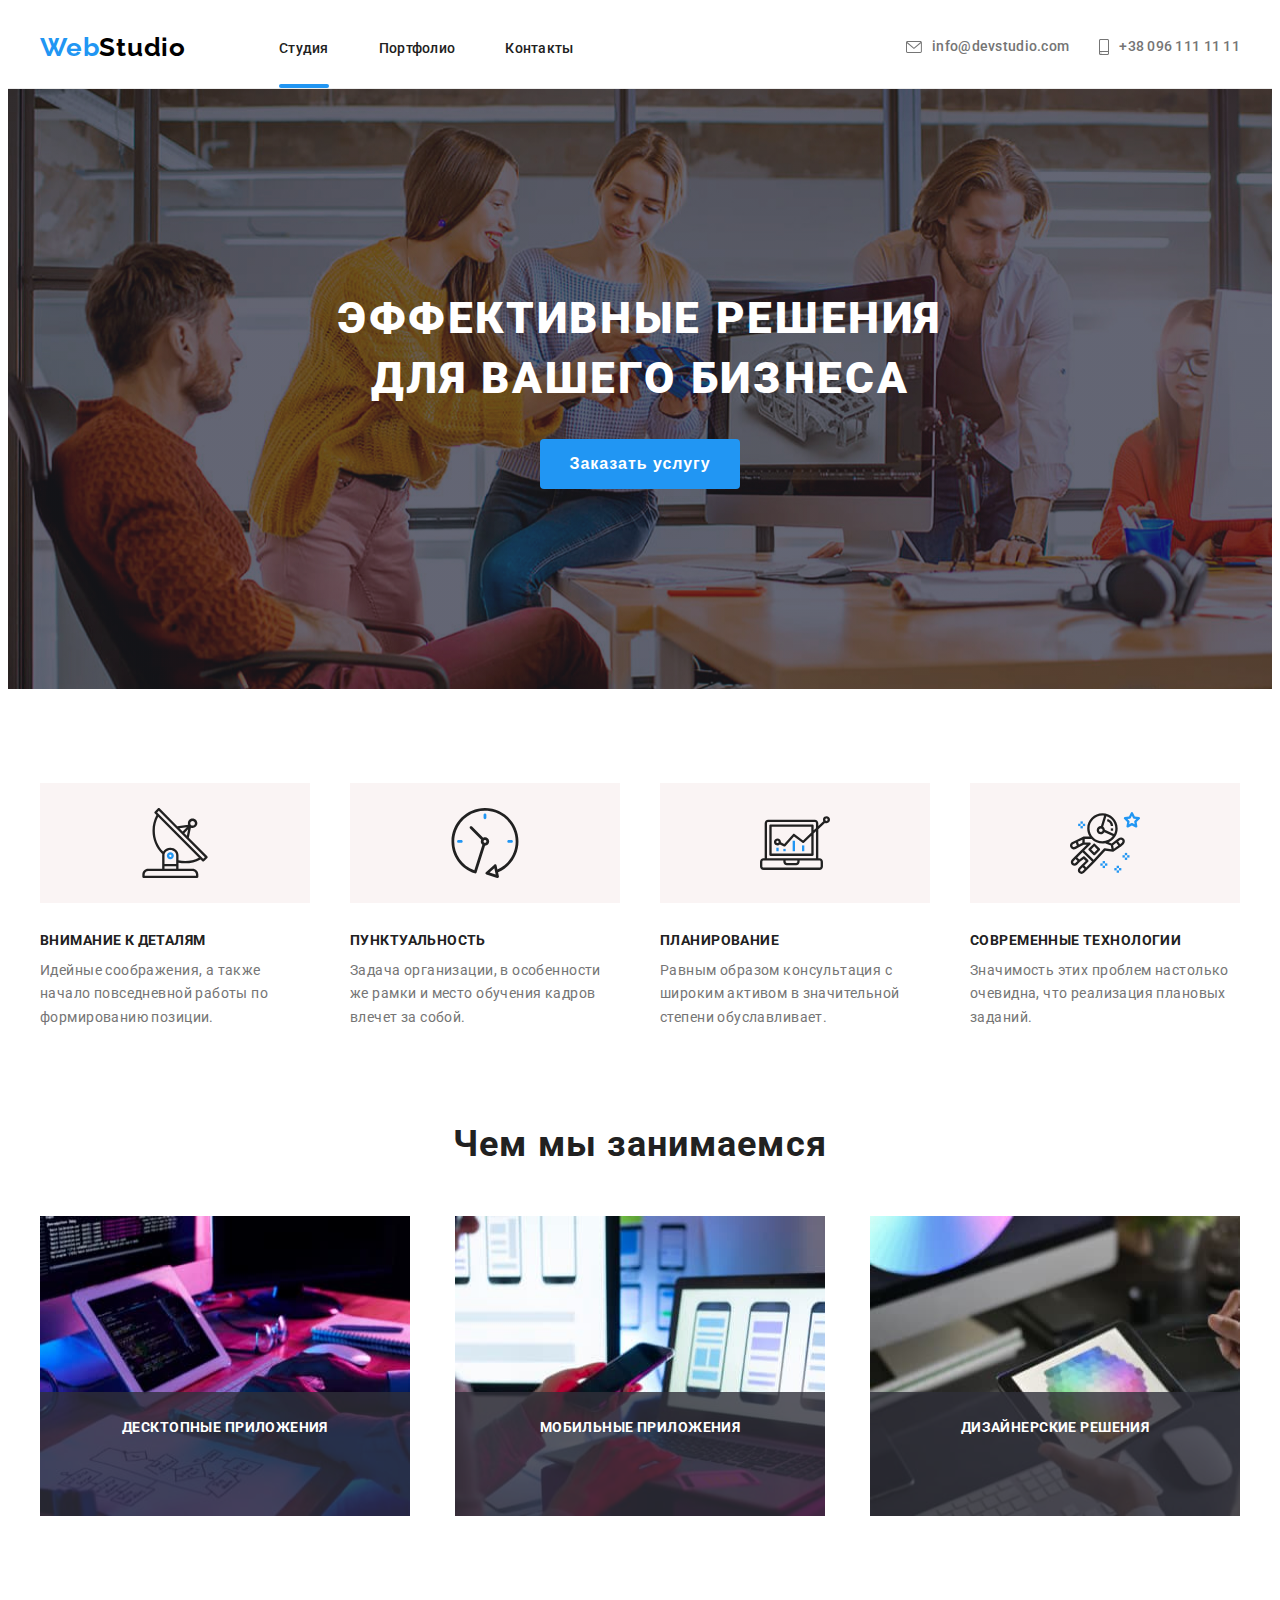
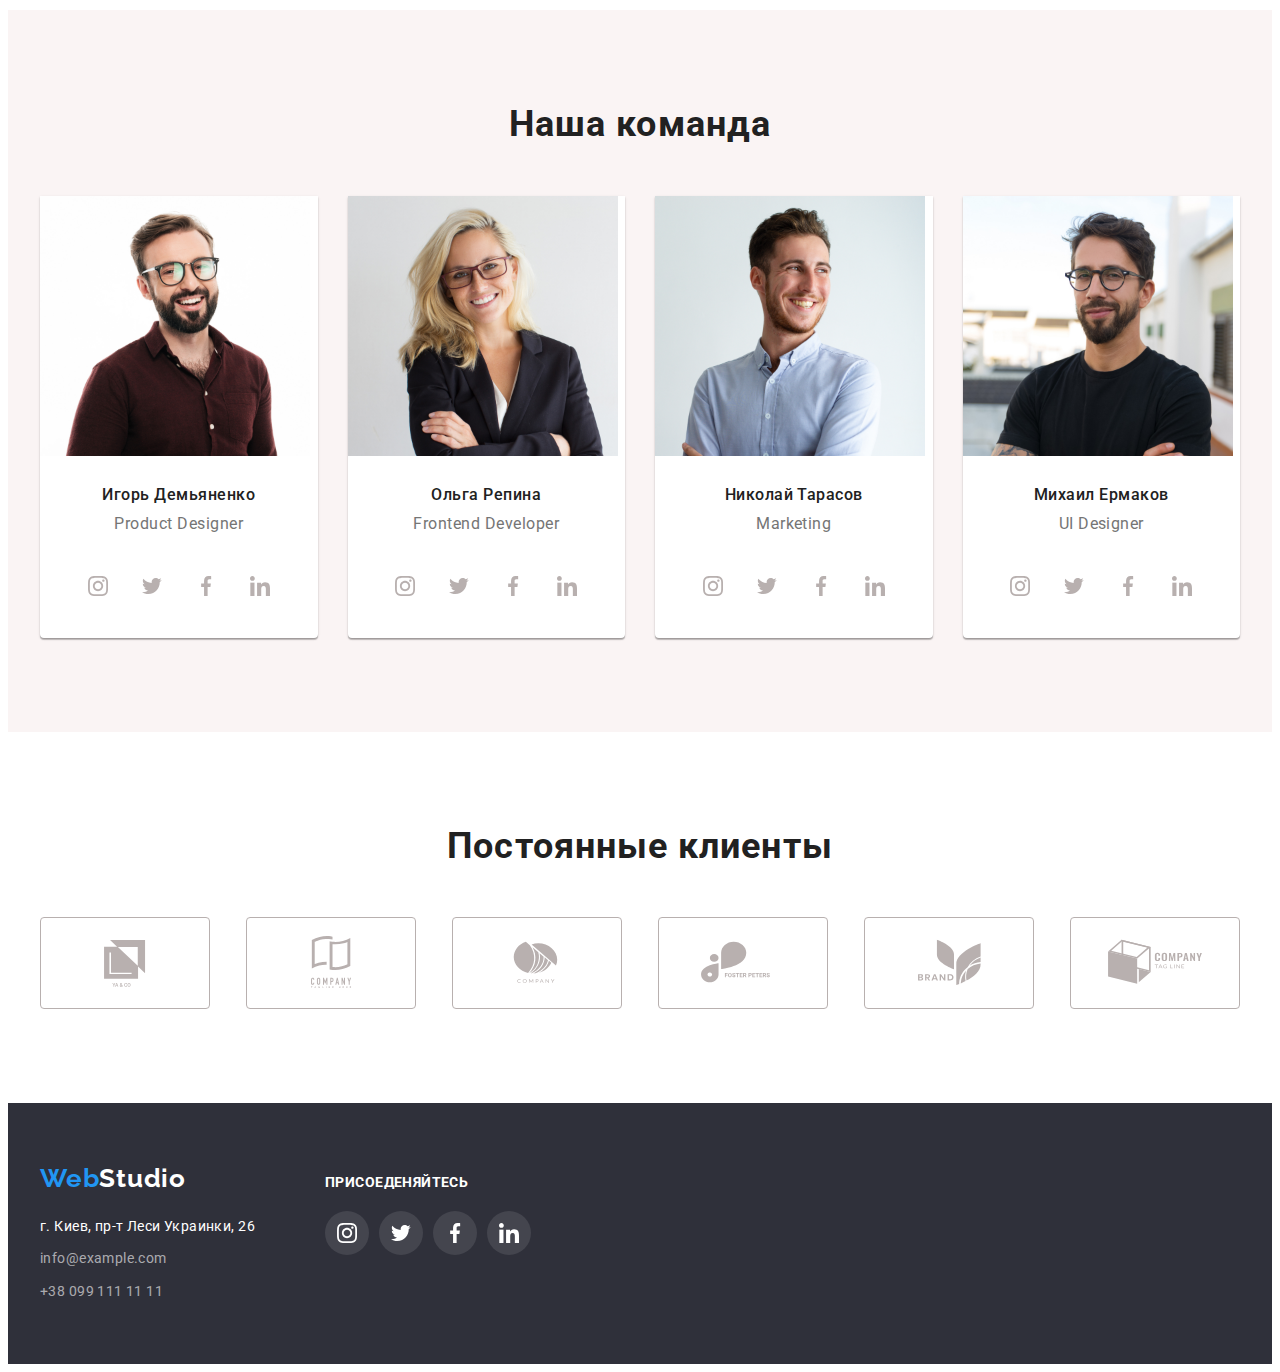
==== index.html @ 37f761b4 "1" ====
<!DOCTYPE html>
<html lang="ru">
  <head>
    <meta charset="UTF-8" />
    <meta http-equiv="X-UA-Compatible" content="IE=edge" />
    <meta name="viewport" content="width=device-width, initial-scale=1.0" />
    <title>Разработка сайта</title>
    <link rel="preconnect" href="https://fonts.gstatic.com" />
    <link
      href="https://fonts.googleapis.com/css2?family=Raleway:wght@700&family=Roboto:wght@400;500;700;900&display=swap"
      rel="stylesheet"
    />
    <link
      rel="stylesheet"
      href="https://cdnjs.cloudflare.com/ajax/libs/modern-normalize/1.0.0/modern-normalize.min.css"
      integrity="sha512-ISS7cAi1PEhQ8jnbJpJZMd29NlhNj4AWYyLOSp2CE/CsHxTCu+r+t0D2yoJudVrd0/8fTVPUVDzY5Tvli75u/g=="
      crossorigin="anonymous"
      referrerpolicy="no-referrer"
    />
    <link rel="stylesheet" href="./css/styles.css" />
  </head>
  <body>
    <!-- Header section-->
    <header class="header">
      <div class="hearder-container container">
        <nav class="navigation">
          <a class="logo link" href="./index.html">Web<span class="logo-color">Studio</span></a>
          <ul class="menu list">
            <li class="menu-item">
              <a class="menu-link link current" href="#"> Студия</a>
              <div class="active-page"></div>
            </li>
            <li class="menu-item">
              <a class="menu-link link" href="./portfolio.html">Портфолио</a>
            </li>
            <li class="menu-item">
              <a class="menu-link link" href="#">Контакты</a>
            </li>
          </ul>
        </nav>
        <ul class="contact-list list">
          <li class="contact-list-item">
            <a class="contact-link link" href="mailto:info@devstudio.com">
              <svg class="contact-mail-icon">
                <use href="./images/sprite.svg#icon-mail"></use>
              </svg>
              info@devstudio.com</a
            >
          </li>
          <li class="contact-list-item">
            <a class="contact-link link" href="tel:+380961111111">
              <svg class="contact-phone-icon">
                <use href="./images/sprite.svg#icon-phone"></use>
              </svg>
              +38 096 111 11 11</a
            >
          </li>
        </ul>
      </div>
    </header>
    <main>
      <!--Hero section-->
      <section class="hero-section">
        <div class="flex-hero-section container">
          <h1 class="hero-section-title">
            Эффективные решения <br />
            для вашего бизнеса
          </h1>
          <button class="hero-section-button" type="button" data-modal-open>Заказать услугу</button>
        </div>
      </section>

      <!-- Info section-->
      <section class="info-section section">
        <div class="container">
          <ul class="info-setcion-list list">
            <li class="info-list-item">
              <div class="info-section-svg-background">
                <svg class="info-section-img">
                  <use href="./images/sprite.svg#icon-antenna"></use>
                </svg>
              </div>
              <h3 class="info-setion-title">Внимание к деталям</h3>
              <p class="info-section-subtitle">
                Идейные соображения, а также начало повседневной работы по формированию позиции.
              </p>
            </li>
            <li class="info-list-item">
              <div class="info-section-svg-background">
                <svg class="info-section-img">
                  <use href="./images/sprite.svg#icon-clock"></use>
                </svg>
              </div>
              <h3 class="info-setion-title">Пунктуальность</h3>
              <p class="info-section-subtitle">
                Задача организации, в особенности же рамки и место обучения кадров влечет за собой.
              </p>
            </li>
            <li class="info-list-item">
              <div class="info-section-svg-background">
                <svg class="info-section-img">
                  <use href="./images/sprite.svg#icon-diagram"></use>
                </svg>
              </div>
              <h3 class="info-setion-title">Планирование</h3>
              <p class="info-section-subtitle">
                Равным образом консультация с широким активом в значительной степени обуславливает.
              </p>
            </li>
            <li class="info-list-item">
              <div class="info-section-svg-background">
                <svg class="info-section-img">
                  <use href="./images/sprite.svg#icon-astronaut"></use>
                </svg>
              </div>
              <h3 class="info-setion-title">Современные технологии</h3>
              <p class="info-section-subtitle">
                Значимость этих проблем настолько очевидна, что реализация плановых заданий.
              </p>
            </li>
          </ul>
        </div>
      </section>

      <!--About section-->
      <section class="about-section">
        <div class="container">
          <h2 class="heading2-title">Чем мы занимаемся</h2>
          <ul class="about-section-list list">
            <div class="about-section-wrapper">
              <li>
                <img
                  src="./images/about/img.jpg"
                  alt="разработчик пишет код"
                  width="370"
                  height="300"
                />
              </li>
              <p class="about-section-subtitle">Десктопные приложения</p>
            </div>
            <div class="about-section-wrapper">
              <li>
                <img
                  src="./images/about/img-1.jpg"
                  alt="разработчик пишет приложение для смартфона"
                  width="370"
                  height="300"
                />
              </li>

              <p class="about-section-subtitle">Мобильные приложения</p>
            </div>
            <div class="about-section-wrapper">
              <li>
                <img
                  src="./images/about/img-2.jpg"
                  alt="дизайнер рисует"
                  width="370"
                  height="300"
                />
              </li>
              <p class="about-section-subtitle">Дизайнерские решения</p>
            </div>
          </ul>
        </div>
      </section>

      <!--Team section-->
      <section class="team-section section">
        <div class="container">
          <h2 class="heading2-title">Наша команда</h2>
          <ul class="team-list list">
            <li class="team-list-item">
              <img
                src="./images/personal/img.jpg"
                alt="Игорь Демьяненко"
                width="270"
                height="260"
              />
              <h3 class="team-section-title">Игорь Демьяненко</h3>
              <p class="team-section-subtitle">Product Designer</p>
              <ul class="team-section-list list">
                <li class="team-section-list-item">
                  <a href="" class="team-section-sociallink">
                    <svg class="team-section-svg-item">
                      <use href="images/sprite.svg#icon-instagram"></use>
                    </svg>
                  </a>
                </li>
                <li class="team-section-list-item">
                  <a href="" class="team-section-sociallink">
                    <svg class="team-section-svg-item">
                      <use href="images/sprite.svg#icon-twitter"></use>
                    </svg>
                  </a>
                </li>
                <li class="team-section-list-item">
                  <a href="" class="team-section-sociallink">
                    <svg class="team-section-svg-item">
                      <use href="images/sprite.svg#icon-facebook"></use>
                    </svg>
                  </a>
                </li>
                <li class="team-section-list-item">
                  <a href="" class="team-section-sociallink">
                    <svg class="team-section-svg-item">
                      <use href="images/sprite.svg#icon-linkedin"></use>
                    </svg>
                  </a>
                </li>
              </ul>
            </li>
            <li class="team-list-item">
              <img src="./images/personal/img-1.jpg" alt="Ольга Репина" width="270" height="260" />
              <h3 class="team-section-title">Ольга Репина</h3>
              <p class="team-section-subtitle">Frontend Developer</p>
              <ul class="team-section-list list">
                <li class="team-section-list-item">
                  <a href="" class="team-section-sociallink">
                    <svg class="team-section-svg-item">
                      <use href="images/sprite.svg#icon-instagram"></use>
                    </svg>
                  </a>
                </li>
                <li class="team-section-list-item">
                  <a href="" class="team-section-sociallink">
                    <svg class="team-section-svg-item">
                      <use href="images/sprite.svg#icon-twitter"></use>
                    </svg>
                  </a>
                </li>
                <li class="team-section-list-item">
                  <a href="" class="team-section-sociallink">
                    <svg class="team-section-svg-item">
                      <use href="images/sprite.svg#icon-facebook"></use>
                    </svg>
                  </a>
                </li>
                <li class="team-section-list-item">
                  <a href="" class="team-section-sociallink">
                    <svg class="team-section-svg-item">
                      <use href="images/sprite.svg#icon-linkedin"></use>
                    </svg>
                  </a>
                </li>
              </ul>
            </li>
            <li class="team-list-item">
              <img
                src="./images/personal/img-2.jpg"
                alt="Николай Тарасов"
                width="270"
                height="260"
              />
              <h3 class="team-section-title">Николай Тарасов</h3>
              <p class="team-section-subtitle">Marketing</p>
              <ul class="team-section-list list">
                <li class="team-section-list-item">
                  <a href="" class="team-section-sociallink">
                    <svg class="team-section-svg-item">
                      <use href="images/sprite.svg#icon-instagram"></use>
                    </svg>
                  </a>
                </li>
                <li class="team-section-list-item">
                  <a href="" class="team-section-sociallink">
                    <svg class="team-section-svg-item">
                      <use href="images/sprite.svg#icon-twitter"></use>
                    </svg>
                  </a>
                </li>
                <li class="team-section-list-item">
                  <a href="" class="team-section-sociallink">
                    <svg class="team-section-svg-item">
                      <use href="images/sprite.svg#icon-facebook"></use>
                    </svg>
                  </a>
                </li>
                <li class="team-section-list-item">
                  <a href="" class="team-section-sociallink">
                    <svg class="team-section-svg-item">
                      <use href="images/sprite.svg#icon-linkedin"></use>
                    </svg>
                  </a>
                </li>
              </ul>
            </li>
            <li class="team-list-item">
              <img
                src="./images/personal/img-3.jpg"
                alt="Михаил Ермаков"
                width="270"
                height="260"
              />
              <h3 class="team-section-title">Михаил Ермаков</h3>
              <p class="team-section-subtitle">UI Designer</p>
              <ul class="team-section-list list">
                <li class="team-section-list-item">
                  <a href="" class="team-section-sociallink">
                    <svg class="team-section-svg-item">
                      <use href="images/sprite.svg#icon-instagram"></use>
                    </svg>
                  </a>
                </li>
                <li class="team-section-list-item">
                  <a href="#" class="team-section-sociallink">
                    <svg class="team-section-svg-item">
                      <use href="images/sprite.svg#icon-twitter"></use>
                    </svg>
                  </a>
                </li>
                <li class="team-section-list-item">
                  <a href="" class="team-section-sociallink">
                    <svg class="team-section-svg-item">
                      <use href="images/sprite.svg#icon-facebook"></use>
                    </svg>
                  </a>
                </li>
                <li class="team-section-list-item">
                  <a href="" class="team-section-sociallink">
                    <svg class="team-section-svg-item">
                      <use href="images/sprite.svg#icon-linkedin"></use>
                    </svg>
                  </a>
                </li>
              </ul>
            </li>
          </ul>
        </div>
      </section>

      <!--- Regular customers -->

      <section class="section">
        <div class="container">
          <h2 class="heading2-title">Постоянные клиенты</h2>
          <ul class="regular-list list">
            <li class="regular-list-item">
              <a href="" class="regular-list-link">
                <svg class="regular-customers-icon" width="106" height="60">
                  <use href="./images/sprite.svg#icon-logo"></use>
                </svg>
              </a>
            </li>
            <li class="regular-list-item">
              <a href="" class="regular-list-link">
                <svg class="regular-customers-icon" width="106" height="60">
                  <use href="./images/sprite.svg#icon-logo1"></use>
                </svg>
              </a>
            </li>
            <li class="regular-list-item">
              <a href="" class="regular-list-link">
                <svg class="regular-customers-icon" width="106" height="60">
                  <use href="./images/sprite.svg#icon-logo2"></use>
                </svg>
              </a>
            </li>
            <li class="regular-list-item">
              <a href="" class="regular-list-link">
                <svg class="regular-customers-icon" width="106" height="60">
                  <use href="./images/sprite.svg#icon-logo3"></use>
                </svg>
              </a>
            </li>
            <li class="regular-list-item">
              <a href="" class="regular-list-link">
                <svg class="regular-customers-icon" width="106" height="60">
                  <use href="./images/sprite.svg#icon-logo4"></use>
                </svg>
              </a>
            </li>
            <li class="regular-list-item">
              <a href="" class="regular-list-link">
                <svg class="regular-customers-icon" width="106" height="60">
                  <use href="./images/sprite.svg#icon-logo5"></use>
                </svg>
              </a>
            </li>
          </ul>
        </div>
      </section>
    </main>

    <!--Footer section-->
    <footer class="footer-section">
      <div class="footer-section-container container">
        <div class="footer-address-container">
          <a class="logo link list" href="index.html">Web<span class="logo-color2">Studio</span></a>
          <ul class="address-footer-list list">
            <li class="address-footer-item">
              <a
                class="address-google-link link"
                href="https://goo.gl/maps/9RANrHbjVhPCw5Ut9"
                target="_blank"
                rel="noopener noreferrer"
                >г. Киев, пр-т Леси Украинки, 26</a
              >
            </li>
            <li class="address-footer-item">
              <a class="address-footer-link link" href="mailto:info@example.com"
                >info@example.com</a
              >
            </li>
            <li class="address-footer-item">
              <a class="address-footer-link link" href="tel:+380991111111">+38 099 111 11 11</a>
            </li>
          </ul>
        </div>
        <div class="footer-social-container">
          <!-------------------------------Joinsection-->
          <h2 class="social-title">Присоеденяйтесь</h2>
          <ul class="social-list list">
            <li class="join-social-item">
              <a href="" class="social-link">
                <svg class="join-social-icon">
                  <use href="./images/sprite.svg#icon-instagram"></use>
                </svg>
              </a>
            </li>
            <li class="join-social-item">
              <a href="" class="social-link">
                <svg class="join-social-icon">
                  <use href="./images/sprite.svg#icon-twitter"></use>
                </svg>
              </a>
            </li>
            <li class="join-social-item">
              <a href="" class="social-link">
                <svg class="join-social-icon">
                  <use href="./images/sprite.svg#icon-facebook"></use>
                </svg>
              </a>
            </li>
            <li class="join-social-item">
              <a href="" class="social-link">
                <svg class="join-social-icon">
                  <use href="./images/sprite.svg#icon-linkedin"></use>
                </svg>
              </a>
            </li>
          </ul>
        </div>
      </div>
    </footer>

    <div class="backdrop is-hidden" data-modal>
      <div class="modal">
        <button type="button" class="modal-close-btn" data-modal-close>
          <svg class="modal-close-svg">
            <use href="./images/sprite.svg#icon-close-btn1"></use>
          </svg>
        </button>
      </div>
    </div>
    <script src="./js/modal.js"></script>
  </body>
</html>
---- css/styles.css ----
:root {
  --accent-color: #212121;
  --accent-color2: #2196f3;
  --accent-color3: #757575;
  --accent-color4: #ffffff;
  --hover-color: #2196f3;
  --title-color: #212121;
  --subtitle-color: #757575;
  --hero-button-color: #188ce8;
  --background-color: #faf4f4;
  --background-footer: #2f303a;
  --team-list-background-color: #ffffff;
  --svg-icon-color: #b8b0af;
  --border-web-color: #eeeeee;
  --border-bottom: #ececec;
  --modal-bck-color: #ffffff;
}

h1,
h2,
h3,
h4,
h5,
h6,
p {
  margin-top: 0;
  margin-bottom: 0;
}

ul,
ul {
  margin-top: 0;
  margin-bottom: 0;
  padding-left: 0;
}

img {
  display: block;
}

.list {
  list-style: none;
}

.link {
  text-decoration: none;
}

body {
  font-family: 'Roboto', sans-serif;
  color: var(--accent-color);
}

.container {
  width: 1200px;
  padding-left: 15px;
  padding-right: 15px;
  margin: 0 auto;
}

.section {
  padding-top: 94px;
  padding-bottom: 94px;
}

/*----------------MASTERS-------------*/

/* Header Section */

.header {
  padding-top: 24px;
  padding-bottom: 25px;
  border-bottom: 1px solid #ececec;
}

.hearder-container {
  display: flex;
  align-items: center;
  justify-content: space-between;
}

.navigation {
  display: flex;
}

.logo {
  font-family: 'Raleway', sans-serif;
  font-weight: 700;
  font-size: 26px;
  line-height: 1.19;
  letter-spacing: 0.03em;
  color: #2196f3;
}

.menu {
  display: flex;
  align-items: center;
  margin-left: 93px;
}

.menu-item:not(:last-child) {
  margin-right: 50px;
}

.menu-link {
  font-weight: 500;
  font-size: 14px;
  line-height: 1.14;
  letter-spacing: 0.02em;
  color: var(--accent-color);
  transition: color 250ms cubic-bezier(0.4, 0, 0.2, 1);
  padding-top: 32px;
  padding-bottom: 32px;
}

.menu-link:hover,
.menu-link:focus {
  color: var(--hover-color);
}

.contact-list {
  display: flex;
  align-items: center;
}

.contact-link {
  font-weight: 500;
  font-size: 14px;
  line-height: 1.14;
  letter-spacing: 0.02em;
  color: var(--accent-color3);
  display: flex;
  align-items: center;
  transition: color 250ms cubic-bezier(0.4, 0, 0.2, 1);
}

.contact-link:hover,
.contact-link:focus {
  color: var(--hover-color);
}

.contact-mail-icon {
  width: 16px;
  height: 12px;
  margin-right: 10px;
  fill: #757575;
  transition: fill 250ms cubic-bezier(0.4, 0, 0.2, 1);
}

.contact-phone-icon {
  width: 10px;
  height: 16px;
  margin-left: 30px;
  margin-right: 10px;
  fill: #757575;
  transition: fill 250ms cubic-bezier(0.4, 0, 0.2, 1);
}

.contact-link:hover .contact-mail-icon,
.contact-link:focus .contact-mail-icon,
.contact-link:hover .contact-phone-icon,
.contact-link:focus .contact-phone-icon {
  fill: currentColor;
}

/* Header end*/

/* Hero section */

.hero-section {
  padding-top: 200px;
  padding-bottom: 200px;
  align-items: center;
  background-image: linear-gradient(rgba(47, 48, 58, 0.4), rgba(47, 48, 58, 0.4)),
    url(../images/hero/hero.jpg);
  background-size: cover;
  max-width: 1600px;
  margin: 0 auto;
}

.flex-hero-section {
  display: flex;
  flex-direction: column;
}

.hero-section-title {
  font-weight: 900;
  font-size: 44px;
  line-height: 1.36;
  text-align: center;
  letter-spacing: 0.06em;
  text-transform: uppercase;
  color: var(--accent-color4);
  margin-bottom: 30px;
}

.hero-section-button {
  width: 200px;
  height: 50px;
  border-radius: 4px;
  font-weight: 700;
  font-size: 16px;
  line-height: 1.87;
  letter-spacing: 0.06em;
  cursor: pointer;
  background-color: var(--hover-color);
  color: var(--accent-color4);
  border: none;
  align-self: center;
  transition: background-color 250ms cubic-bezier(0.4, 0, 0.2, 1);
}

.hero-section-button:hover,
.hero-section-button:focus {
  background-color: #188ce8;
  color: var(--accent-color4);
}

/* Hero section end*/

/* Info section */

.info-setcion-list {
  display: flex;
  justify-content: space-between;
}

.info-section-svg-background {
  width: 270px;
  height: 120px;
  background-color: var(--background-color);
  margin-bottom: 30px;
}

.info-section-img {
  width: 70px;
  height: 70px;
  margin-left: 100px;
  margin-top: 25px;
}

.info-setion-title {
  font-size: 14px;
  line-height: 1.14;
  letter-spacing: 0.03em;
  text-transform: uppercase;
  color: var(--title-color);
  margin-bottom: 10px;
}

.info-section-subtitle {
  font-size: 14px;
  line-height: 1.71;
  letter-spacing: 0.03em;
  color: var(--subtitle-color);
  max-width: 270px;
}

/* Info section end */

/* About section */

.about-section {
  padding-bottom: 94px;
}

.heading2-title {
  font-size: 36px;
  line-height: 1.16;
  text-align: center;
  letter-spacing: 0.03em;
  color: var(--title-color);
  margin-bottom: 50px;
}

.about-section-list {
  display: flex;
  flex-wrap: wrap;
  justify-content: space-between;
}

.about-section-wrapper {
  position: relative;
  display: flex;
  align-items: flex-end;
}

.about-section-subtitle {
  position: absolute;
  width: 370px;
  height: 70px;
  padding: 27px 0 27px 0;
  font-weight: 700;
  font-size: 14px;
  line-height: 16px;
  text-align: center;
  letter-spacing: 0.03em;
  text-transform: uppercase;
  background-color: rgb(47, 48, 58, 0.8);
  color: var(--accent-color4);
}

/* About section end */

/*Team section */

.team-section {
  background: var(--background-color);
}

.team-list {
  display: flex;
  margin-left: -30px;
  margin-top: -30px;
  flex-wrap: wrap;
}

.team-list-item {
  flex-basis: calc((100% - 120px) / 4);
  margin-left: 30px;
  margin-top: 30px;
  box-shadow: 0px 1px 3px rgba(0, 0, 0, 0.12), 0px 1px 1px rgba(0, 0, 0, 0.14),
    0px 2px 1px rgba(0, 0, 0, 0.2);
  border-radius: 0px 0px 4px 4px;
  background-color: var(--team-list-background-color);
}

.team-section-title {
  font-weight: 500;
  font-size: 16px;
  line-height: 1.18;
  text-align: center;
  letter-spacing: 0.03em;
  color: var(--title-color);
  margin-top: 30px;
  margin-bottom: 10px;
}

.team-section-subtitle {
  font-size: 16px;
  line-height: 1.18;
  text-align: center;
  letter-spacing: 0.03em;
  color: var(--subtitle-color);
  margin-bottom: 30px;
}

.team-section-list {
  display: flex;
  justify-content: center;
  margin-bottom: 30px;
}

.team-section-list-item:not(:last-child) {
  margin-right: 10px;
}

.team-section-sociallink {
  display: flex;
  justify-content: center;
  align-items: center;
  width: 44px;
  height: 44px;
  border-radius: 50%;
  transition: background-color 250ms cubic-bezier(0.4, 0, 0.2, 1);
}

.team-section-svg-item {
  width: 20px;
  height: 20px;
  fill: var(--svg-icon-color);
}

.team-section-sociallink:hover,
.team-section-sociallink:focus {
  background-color: var(--hover-color);
}

.team-section-sociallink:hover .team-section-svg-item,
.team-section-sociallink:focus .team-section-svg-item {
  fill: var(--accent-color4);
}

/*Team section end*/

/*Regular customers*/

.regular-list {
  display: flex;
  justify-content: space-between;
}

.regular-list-link {
  display: flex;
  justify-content: center;
  align-items: center;
  width: 170px;
  height: 92px;
  border: 1px solid var(--svg-icon-color);
  box-sizing: border-box;
  border-radius: 4px;
  transition: border 250ms cubic-bezier(0.4, 0, 0.2, 1);
}

.regular-customers-icon {
  fill: var(--svg-icon-color);
  width: 107px;
  height: 60px;
  transition: fill 250ms cubic-bezier(0.4, 0, 0.2, 1);
}

.regular-list-link:hover,
.regular-list-link:focus {
  border: 1px solid var(--hover-color);
}

.regular-list-link:hover .regular-customers-icon,
.regular-list-link:focus .regular-customers-icon {
  fill: var(--hover-color);
}
/*Footer section */

.footer-section {
  display: flex;
  background-color: var(--background-footer);
  padding-top: 60px;
  padding-bottom: 60px;
  margin: 0 auto;
}

.address-footer-list {
  margin-top: 20px;
}

.address-footer-item {
  margin-top: 9px;
}

.address-google-link {
  font-style: normal;
  font-weight: normal;
  font-size: 14px;
  line-height: 24px;
  letter-spacing: 0.03em;
  color: var(--accent-color4);
  transition: color 250ms cubic-bezier(0.4, 0, 0.2, 1);
}

.address-footer-link {
  font-style: normal;
  font-weight: 400;
  font-size: 14px;
  line-height: 1.71;
  letter-spacing: 0.03em;
  color: rgba(255, 255, 255, 0.6);
  transition: color 250ms cubic-bezier(0.4, 0, 0.2, 1);
}

.address-footer-link:hover,
.address-footer-link:focus {
  color: var(--hover-color);
}

.address-google-link:hover,
.address-google-link:focus {
  color: var(--hover-color);
}

.footer-social-container {
  margin-left: 70px;
}

.social-title {
  font-weight: 700;
  font-size: 14px;
  line-height: 1.14;
  letter-spacing: 0.03em;
  text-transform: uppercase;
  color: var(--accent-color4);
  margin-bottom: 20px;
}

.social-list {
  display: flex;
}

.join-social-item:not(:last-child) {
  margin-right: 10px;
}

.social-link {
  display: flex;
  justify-content: center;
  align-items: center;
  width: 44px;
  height: 44px;
  border-radius: 50%;
  background-color: rgb(255, 2555, 255, 0.1);
  transition: background-color 250ms cubic-bezier(0.4, 0, 0.2, 1);
}

.join-social-icon {
  width: 20px;
  height: 20px;
  fill: var(--accent-color4);
}

.social-link:hover,
.social-link:focus {
  background-color: var(--hover-color);
}

.footer-section-container {
  display: flex;
  align-items: baseline;
}

/*text-color*/

.current {
  position: relative;
}

.current::after {
  position: absolute;
  display: block;
  content: '';
  left: 0;
  bottom: 0;
  width: 100%;
  height: 4px;
  background: #2196f3;
  border-radius: 2px;
}

.logo-color {
  color: #000000;
}

.logo-color2 {
  color: #ffffff;
}

.button-rgb {
  background-color: #2196f3;
  color: #ffffff;
}

/*------------PORTFOLIO SECTION--------*/

/*Button section*/

.menu-button-list {
  display: flex;
  justify-content: center;
  margin-bottom: 34px;
}

.menu-button-list-item {
  margin-right: 8px;
}

.menu-button {
  height: 38px;
  font-weight: 500;
  font-size: 16px;
  text-align: center;
  letter-spacing: 0.03em;
  color: var(--accent-color);
  cursor: pointer;
  border-radius: 4px;
  border: none;
  background-color: var(--background-color);
  padding: 0 20px 0 20px;
  outline: none;
  transition: background-color 250ms cubic-bezier(0.4, 0, 0.2, 1);
}

.list-web-design {
  display: flex;
  flex-wrap: wrap;
  margin-top: -30px;
  margin-left: -30px;
}

.list-web-design-item {
  flex-basis: calc((100% - 90px) / 3);
  margin-top: 30px;
  margin-left: 30px;
  max-width: 370px;
}

.list-web-container-wrapper {
  position: relative;
  overflow: hidden;
}

.list-web-design-overlay {
  font-size: 18px;
  line-height: 1.55;
  letter-spacing: 0.03em;
  position: absolute;
  top: 0;
  left: 0;
  width: 100%;
  height: 100%;
  padding: 63px 24px 0 24px;
  color: var(--accent-color4);
  background-color: rgb(33, 150, 243, 0.9);
  overflow: auto;
  transform: translateY(100%);
  transition: transform 250ms cubic-bezier(0.4, 0, 0.2, 1);
}

.list-web-design-item:hover .list-web-design-overlay,
.list-web-design-item:focus .list-web-design-overlay {
  transform: translateY(0%);
}

.list-web-design-div {
  border: 1px solid var(--border-web-color);
  box-sizing: border-box;
  padding: 20px 24px;
}

.list-web-design-item:hover,
.list-web-design-item:focus {
  box-shadow: 0px 4px 4px rgba(0, 0, 0, 0.25);
}

.menu-button:hover,
.menu-button:focus {
  background-color: var(--hover-color);
  color: var(--accent-color4);
  box-shadow: 0px 3px 1px rgba(0, 0, 0, 0.1), 0px 1px 2px rgba(0, 0, 0, 0.08),
    0px 2px 2px rgba(0, 0, 0, 0.12);
}

/*Link section*/
.link-title-pf {
  font-weight: 700;
  font-size: 18px;
  line-height: 2;
  letter-spacing: 0.06em;
  color: var(--title-color);
}

.link-subtitle-pf {
  font-weight: 400;
  font-size: 16px;
  line-height: 1.88;
  letter-spacing: 0.03em;
  color: var(--subtitle-color);
}

/*------------------SVG SECTION------------------*/

/*------------------Modal window*----------------------*/

.backdrop {
  position: fixed;
  top: 0;
  left: 0;
  width: 100%;
  height: 100%;
  background-color: rgb(0, 0, 0, 0.5);
  z-index: 100;
  transition: opacity 250ms linear, visibility 250ms linear;
}

.is-hidden {
  opacity: 0;
  visibility: hidden;
  pointer-events: none;
}

.modal {
  position: fixed;
  top: 50%;
  left: 50%;
  transform: translate(-50%, -50%);
  width: 528px;
  height: 580px;
  background-color: var(--modal-bck-color);
}

.modal-close-btn {
  position: absolute;
  top: 8px;
  right: 8px;
  width: 30px;
  height: 30px;
  background-color: transparent;
  border: 1px solid rgba(0, 0, 0, 0.1);
  box-sizing: border-box;
  padding: 0;
  cursor: pointer;
  border-radius: 50%;
}

.modal-close-svg {
  width: 11px;
  height: 11px;
}
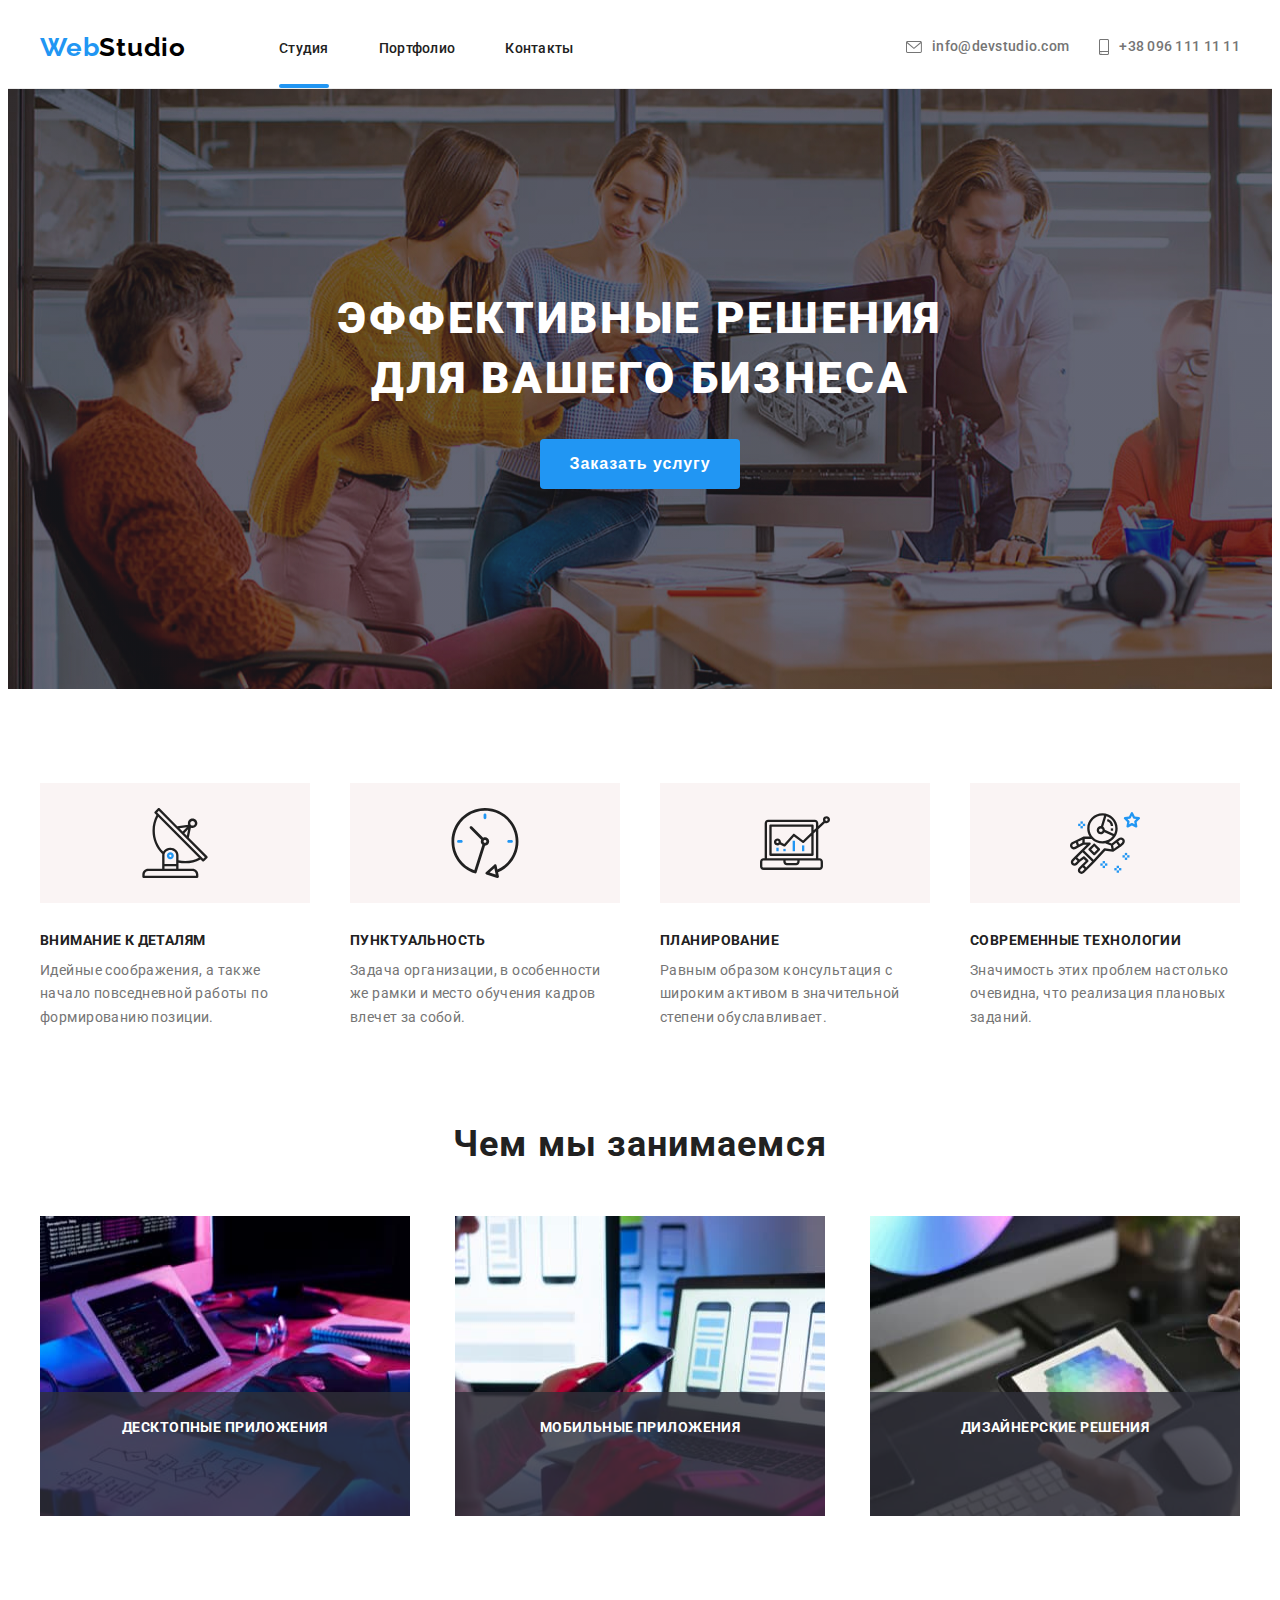
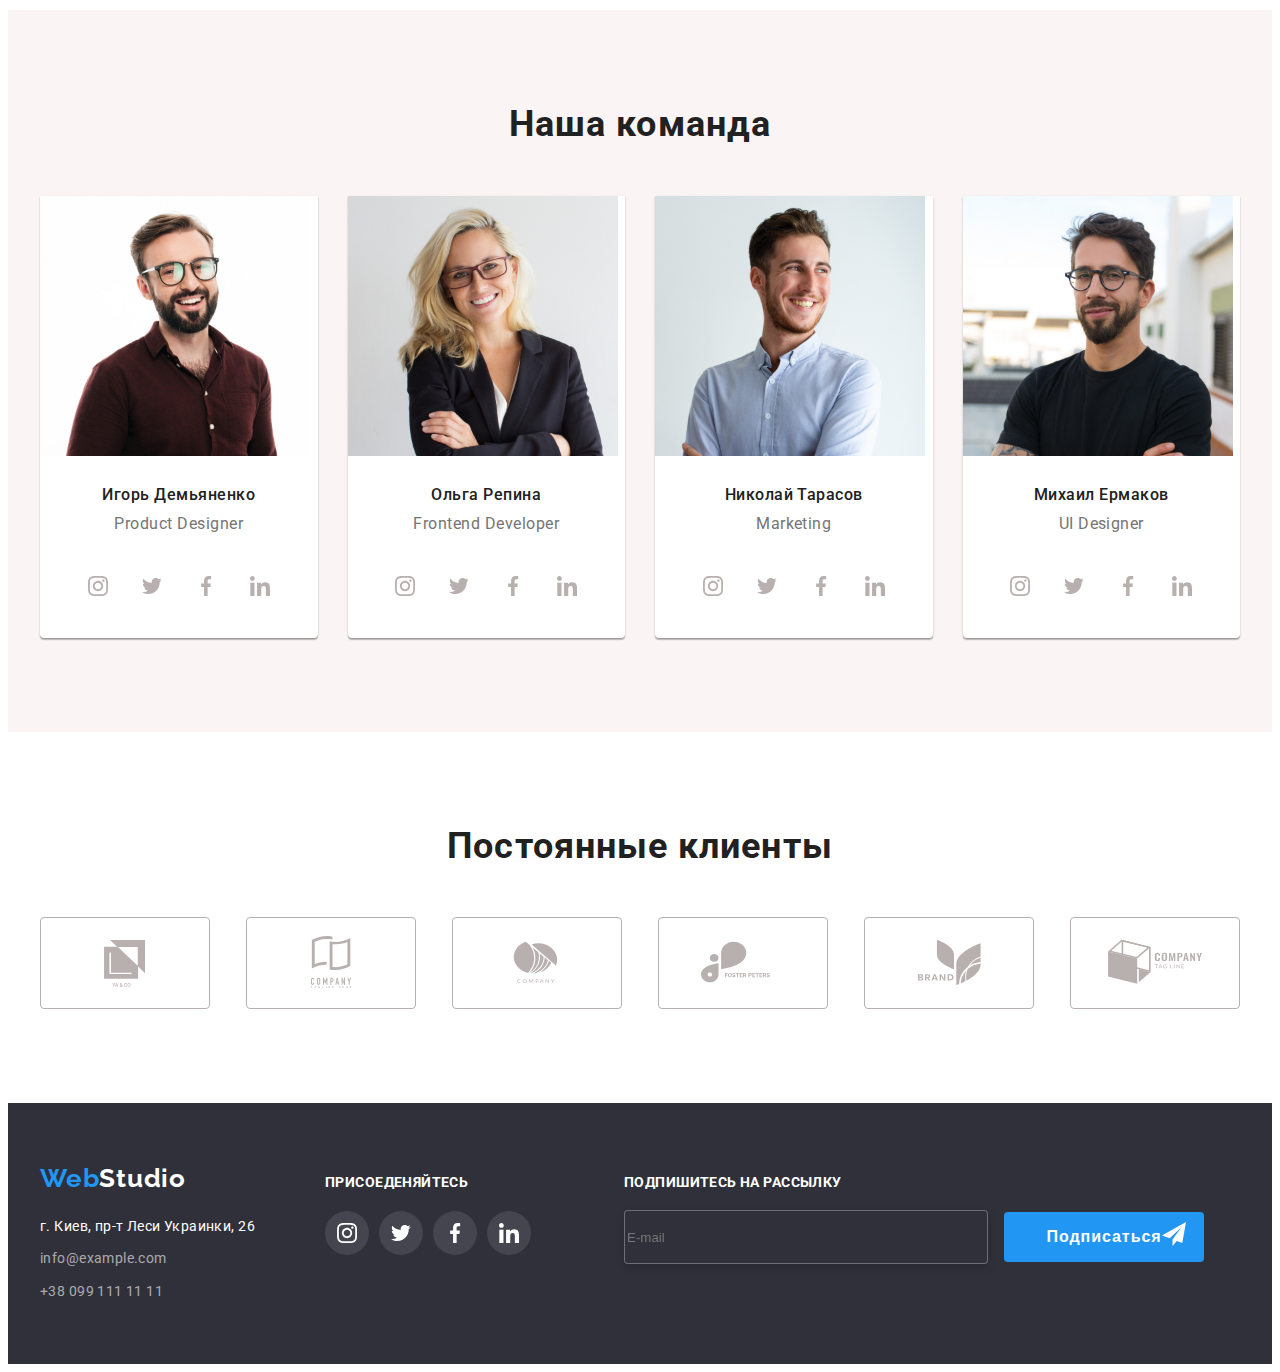
==== commit 98cd2d2e: "1" ====
--- a/index.html
+++ b/index.html
@@ -329,7 +329,7 @@
         </div>
       </section>
 
-      <!--- Regular customers -->
+      <!----------------------------------- Regular customers ---------------------->
 
       <section class="section">
         <div class="container">
@@ -382,7 +382,7 @@
       </section>
     </main>
 
-    <!--Footer section-->
+    <!------------------------------Footer section------------------------->
     <footer class="footer-section">
       <div class="footer-section-container container">
         <div class="footer-address-container">
@@ -441,9 +441,21 @@
             </li>
           </ul>
         </div>
+        <div class="e-mail-container">
+          <form action="#"></form>
+          <h2 class="e-mail-section-title">Подпишитесь на рассылку</h2>
+          <label for="">
+            <input type="mail" class="footer-form-input" placeholder="E-mail" >
+          </label>
+          <button type="submit" class="footer-form-btn">Подписаться <svg class="e-mail-section-icon">
+            <use href='../images/sprite.svg#icon-send'></use>
+          </svg> </button>
+          
+          </form>
+        </div>
       </div>
     </footer>
-
+    <!--------------------MODAL SECTION--------------------------->
     <div class="backdrop is-hidden" data-modal>
       <div class="modal">
         <button type="button" class="modal-close-btn" data-modal-close>
@@ -451,6 +463,68 @@
             <use href="./images/sprite.svg#icon-close-btn1"></use>
           </svg>
         </button>
+        <form action="#" class="modal-form">
+          <p class="modal-form-head">Оставьте свои данные, мы вам перезвоним</p>
+          <label class="modal-form-field">
+            Имя
+            <span class="modal-form-input-wrapper">
+              <input type="text" name="user-name" class="modal-form-input" minlength="2" required />
+              <svg class="modal-form-icon">
+                <use href="./images/sprite.svg#icon-person-form"></use>
+              </svg>
+            </span>
+          </label>
+          <label class="modal-form-field">
+            Телефон
+            <span class="modal-form-input-wrapper">
+              <input
+                type="tel"
+                name="user-phone"
+                class="modal-form-input"
+                required
+                pattern="[0-9]{3}-[0-9]{3}-[0-9]{2}-[0-9]{2}"
+                title="067-666-66-66"
+              />
+              <svg class="modal-form-icon">
+                <use href="./images/sprite.svg#icon-phone-form"></use>
+              </svg>
+            </span>
+          </label>
+          <label class="modal-form-field">
+            Почта
+            <span class="modal-form-input-wrapper">
+              <input type="mail" name="user-mail" class="modal-form-input" required />
+              <svg class="modal-form-icon">
+                <use href="./images/sprite.svg#icon-mail-form"></use>
+              </svg>
+            </span>
+          </label>
+          <label class="modal-form-field">
+            Комментарий
+            <textarea
+              name="user-message"
+              id="#"
+              cols="30"
+              rows="10"
+              class="modal-form-massage"
+              placeholder="Введите текст"
+            ></textarea>
+          </label>
+
+          <input
+            type="checkbox"
+            name="user-policy"
+            class="modal-form-checkbox visually-hidden"
+            id="checkbox-policy"
+            required
+          />
+          <label for="checkbox-policy" class="modal-form-checkbox-policy"
+            >Соглашаюсь с рассылкой и принимаю
+            <a class="modal-form-policy-link" href="">Условия договора</a></label
+          >
+
+          <button type="submit" class="modal-form-btn">Отправить</button>
+        </form>
       </div>
     </div>
     <script src="./js/modal.js"></script>
--- a/css/styles.css
+++ b/css/styles.css
@@ -515,6 +515,57 @@
   align-items: baseline;
 }
 
+.e-mail-container{
+margin-left: 93px;
+
+}
+
+.e-mail-section-title{
+font-family: Roboto;
+font-style: normal;
+font-weight: bold;
+font-size: 14px;
+line-height: 16px;
+letter-spacing: 0.03em;
+text-transform: uppercase;
+color: #FFFFFF;
+margin-bottom: 20px;
+}
+
+.footer-form-input{
+width: 358px;
+height: 50px;
+color: rgba(255, 255, 255, 0.6);
+background-color: #2F303A;
+border: 1px solid rgba(255, 255, 255, 0.3);
+filter: drop-shadow(0px 4px 4px rgba(0, 0, 0, 0.15));
+border-radius: 4px;
+outline: none;
+margin-right: 12px;
+}
+
+.footer-form-btn{
+  width: 200px;
+  height: 50px;
+  border-radius: 4px;
+  font-weight: 700;
+  font-size: 16px;
+  line-height: 1.87;
+  letter-spacing: 0.06em;
+  cursor: pointer;
+  background-color: var(--hover-color);
+  color: var(--accent-color4);
+  border: none;
+  transition: background-color 250ms cubic-bezier(0.4, 0, 0.2, 1);
+  margin-right: 10px;
+}
+
+.e-mail-section-icon{
+position: absolute;
+width: 24px;
+height: 24px;
+}
+
 /*text-color*/
 
 .current {
@@ -680,8 +731,9 @@
   left: 50%;
   transform: translate(-50%, -50%);
   width: 528px;
-  height: 580px;
+  height: 581px;
   background-color: var(--modal-bck-color);
+  padding: 40px;
 }
 
 .modal-close-btn {
@@ -702,3 +754,147 @@
   width: 11px;
   height: 11px;
 }
+
+.modal-form {
+  display: flex;
+  flex-direction: column;
+}
+
+.modal-form-head {
+  font-weight: 700;
+  font-size: 20px;
+  line-height: 1.15px;
+  text-align: center;
+  letter-spacing: 0.03em;
+  color: #212121;
+  margin-bottom: 20px;
+}
+
+.modal-form-field {
+  padding-bottom: 10px;
+}
+
+.modal-form-input-wrapper {
+  position: relative;
+  display: block;
+  margin-top: 4px;
+}
+
+.modal-form-input {
+  width: 100%;
+  height: 40px;
+  border: 1px solid rgba(33, 33, 33, 0.2);
+  border-radius: 4px;
+  padding-left: 42px;
+}
+
+.modal-form-icon {
+  position: absolute;
+  top: 25%;
+  left: 15px;
+  transform: translate(-25%);
+  width: 18px;
+  height: 18px;
+}
+
+.modal-form-input:focus {
+  border-color: #188ce8;
+  outline: none;
+}
+
+.modal-form-input:focus + .modal-form-icon {
+  fill: #188ce8;
+}
+
+.modal-form-massage {
+  width: 100%;
+  height: 120px;
+  border: 1px solid rgba(33, 33, 33, 0.2);
+  border-radius: 4px;
+  resize: none;
+  padding: 12px 16px;
+  margin-top: 4px;
+}
+
+.modal-form-massage:focus {
+  border-color: #188ce8;
+  outline: none;
+}
+
+.modal-form-massage::placeholder {
+  color: rgb(117, 117, 117, 0.5);
+}
+
+.modal-form-checkbox-policy::before {
+  display: inline-block;
+  vertical-align: middle;
+  content: '';
+  width: 16px;
+  height: 15px;
+  border: 1px solid #212121;
+  cursor: pointer;
+  margin-right: 7px;
+}
+
+.modal-form-checkbox-policy {
+  font-weight: normal;
+  font-size: 14px;
+  line-height: 24px;
+  letter-spacing: 0.03em;
+}
+
+.modal-form-checkbox:checked + .modal-form-checkbox-policy::before {
+  background-image: url('../images/iconcheck.svg');
+}
+
+.visually-hidden {
+  position: absolute !important;
+  clip: rect(1px 1px 1px 1px); /* IE6, IE7 */
+  clip: rect(1px, 1px, 1px, 1px);
+  padding: 0 !important;
+  border: 0 !important;
+  height: 1px !important;
+  width: 1px !important;
+  overflow: hidden;
+}
+
+.modal-form-btn {
+  width: 200px;
+  height: 50px;
+  border-radius: 4px;
+  font-weight: 700;
+  font-size: 16px;
+  line-height: 1.87;
+  letter-spacing: 0.06em;
+  cursor: pointer;
+  background-color: var(--hover-color);
+  color: var(--accent-color4);
+  border: none;
+  align-self: center;
+  transition: background-color 250ms cubic-bezier(0.4, 0, 0.2, 1);
+  margin-top: 40px;
+}
+
+.modal-form-btn:hover,
+.modal-form-btn:focus {
+  background-color: #188ce8;
+  color: var(--accent-color4);
+
+/*
+.modal-form-btn {
+  width: 200px;
+  height: 50px;
+  font-weight: 700;
+  font-size: 16px;
+  line-height: 1.87px;
+  display: flex;
+  align-items: center;
+  justify-content: center;
+  text-align: center;
+  letter-spacing: 0.06em;
+  color: #ffffff;
+  background-color: #188ce8;
+  margin-top: 30px;
+  align-self: center;
+}
+*/
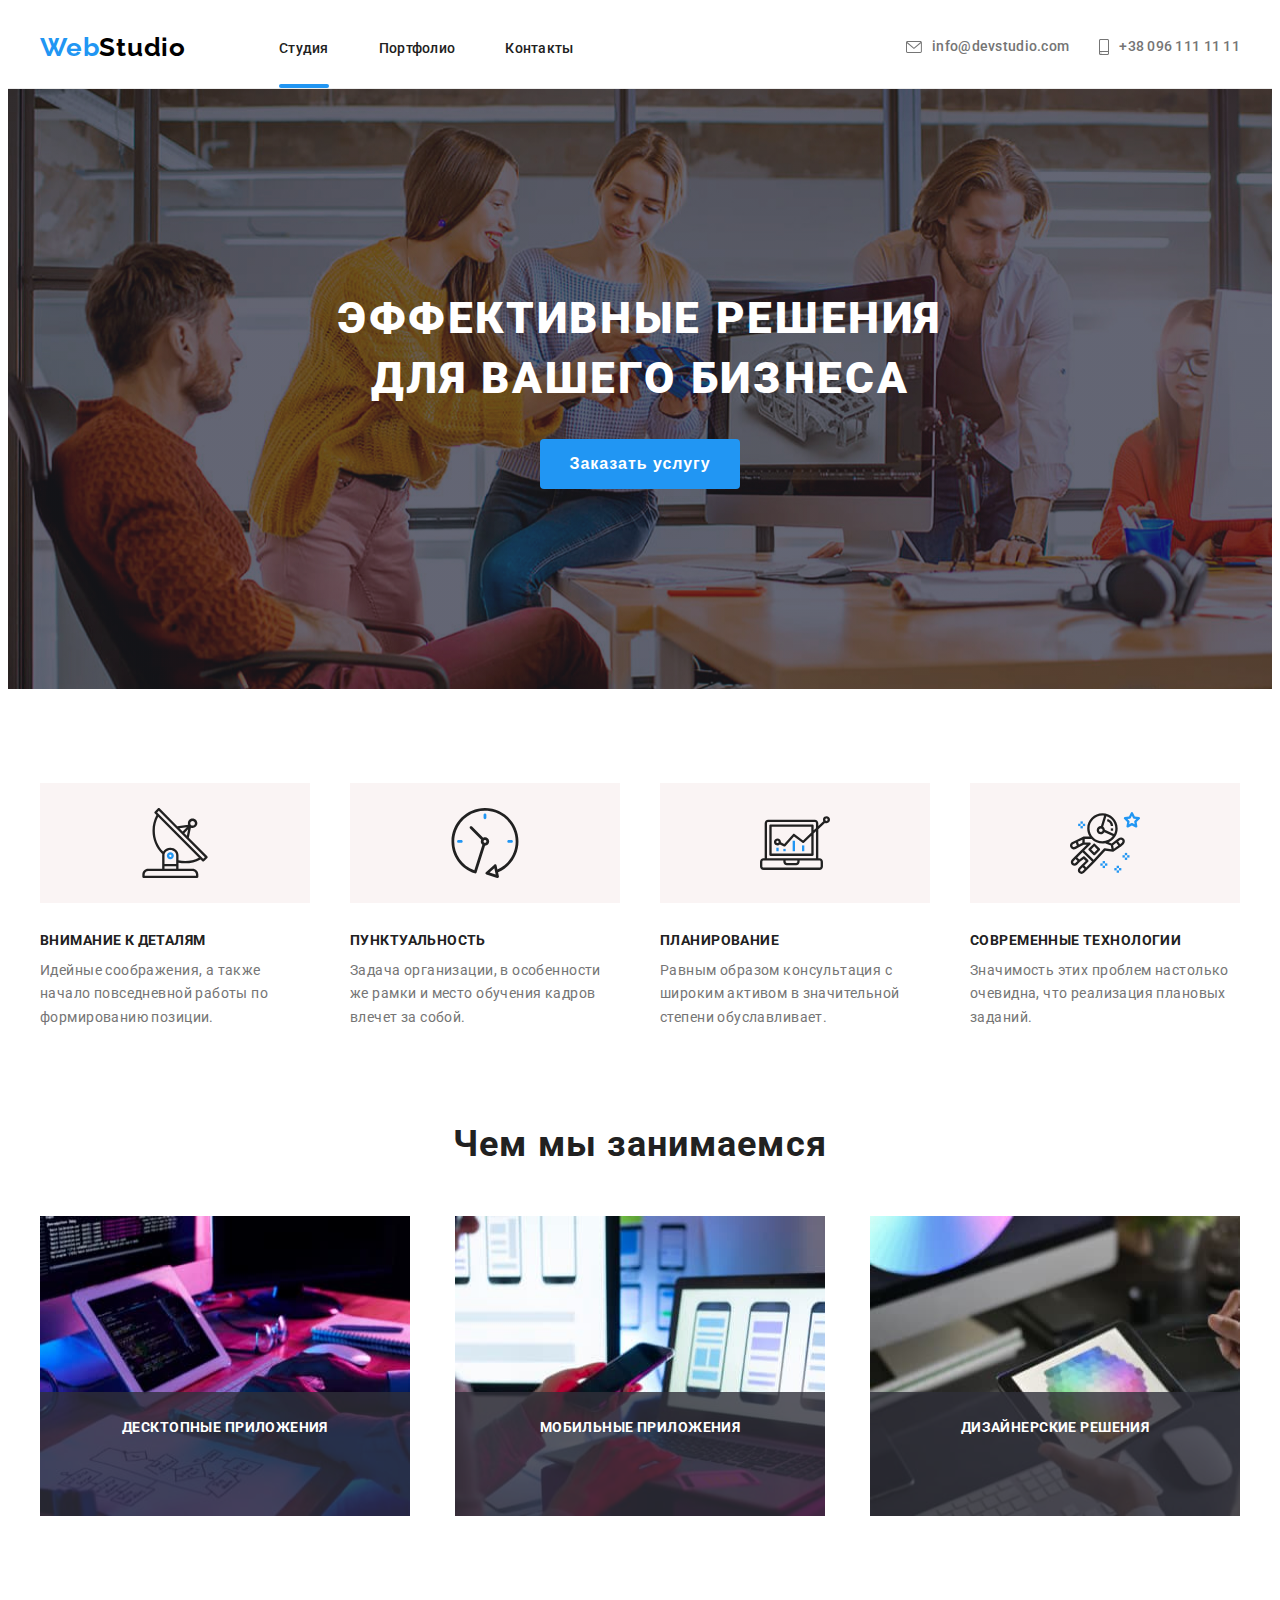
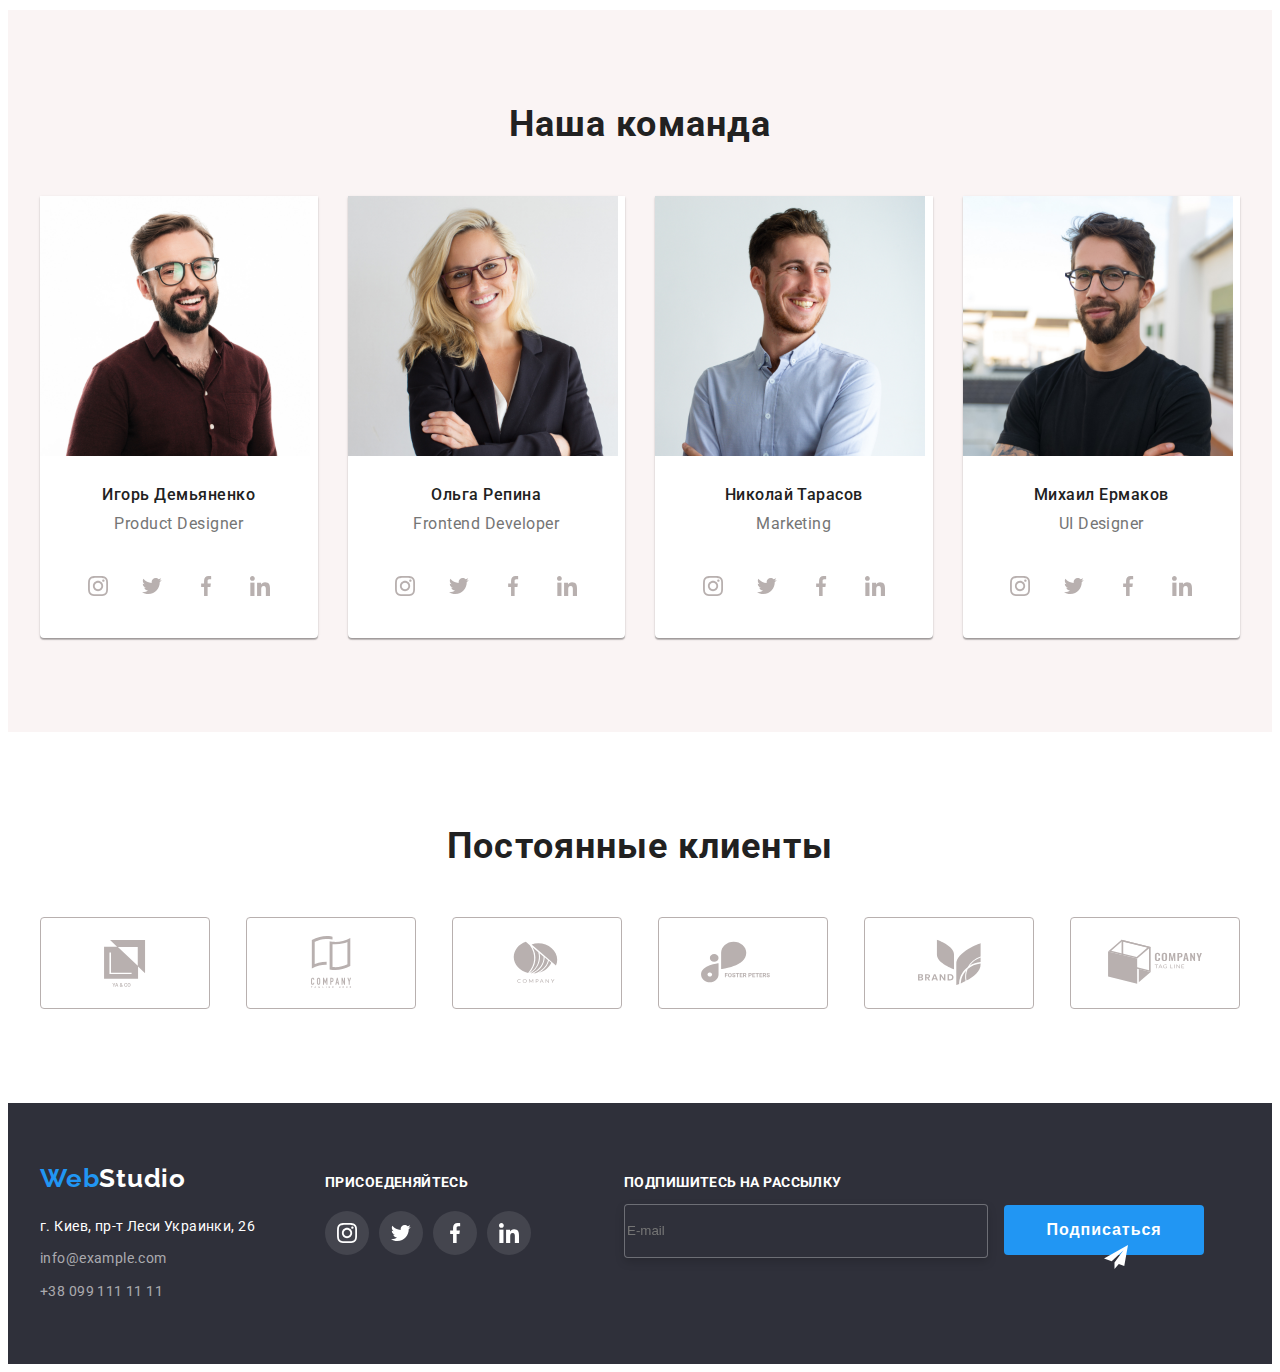
==== commit 2041555b: "1" ====
--- a/index.html
+++ b/index.html
@@ -442,15 +442,17 @@
           </ul>
         </div>
         <div class="e-mail-container">
-          <form action="#"></form>
-          <h2 class="e-mail-section-title">Подпишитесь на рассылку</h2>
-          <label for="">
-            <input type="mail" class="footer-form-input" placeholder="E-mail" >
-          </label>
-          <button type="submit" class="footer-form-btn">Подписаться <svg class="e-mail-section-icon">
-            <use href='../images/sprite.svg#icon-send'></use>
-          </svg> </button>
-          
+          <form action="#">
+            <h2 class="e-mail-section-title">Подпишитесь на рассылку</h2>
+            <label for="">
+              <input type="mail" class="footer-form-input" placeholder="E-mail" />
+            </label>
+            <button type="submit" class="footer-form-btn">
+              <p>Подписаться</p>
+              <svg class="e-mail-section-icon">
+                <use href="../images/sprite.svg#icon-send"></use>
+              </svg>
+            </button>
           </form>
         </div>
       </div>
--- a/css/styles.css
+++ b/css/styles.css
@@ -515,36 +515,33 @@
   align-items: baseline;
 }
 
-.e-mail-container{
-margin-left: 93px;
-
-}
-
-.e-mail-section-title{
-font-family: Roboto;
-font-style: normal;
-font-weight: bold;
-font-size: 14px;
-line-height: 16px;
-letter-spacing: 0.03em;
-text-transform: uppercase;
-color: #FFFFFF;
-margin-bottom: 20px;
-}
-
-.footer-form-input{
-width: 358px;
-height: 50px;
-color: rgba(255, 255, 255, 0.6);
-background-color: #2F303A;
-border: 1px solid rgba(255, 255, 255, 0.3);
-filter: drop-shadow(0px 4px 4px rgba(0, 0, 0, 0.15));
-border-radius: 4px;
-outline: none;
-margin-right: 12px;
-}
-
-.footer-form-btn{
+.e-mail-container {
+  margin-left: 93px;
+}
+
+.e-mail-section-title {
+  font-weight: bold;
+  font-size: 14px;
+  line-height: 1.14px;
+  letter-spacing: 0.03em;
+  text-transform: uppercase;
+  color: #ffffff;
+  margin-bottom: 20px;
+}
+
+.footer-form-input {
+  width: 358px;
+  height: 50px;
+  color: rgba(255, 255, 255, 0.6);
+  background-color: #2f303a;
+  border: 1px solid rgba(255, 255, 255, 0.3);
+  filter: drop-shadow(0px 4px 4px rgba(0, 0, 0, 0.15));
+  border-radius: 4px;
+  outline: none;
+  margin-right: 12px;
+}
+
+.footer-form-btn {
   width: 200px;
   height: 50px;
   border-radius: 4px;
@@ -557,13 +554,12 @@
   color: var(--accent-color4);
   border: none;
   transition: background-color 250ms cubic-bezier(0.4, 0, 0.2, 1);
-  margin-right: 10px;
-}
-
-.e-mail-section-icon{
-position: absolute;
-width: 24px;
-height: 24px;
+}
+
+.e-mail-section-icon {
+  position: absolute;
+  width: 24px;
+  height: 24px;
 }
 
 /*text-color*/
@@ -879,22 +875,4 @@
 .modal-form-btn:focus {
   background-color: #188ce8;
   color: var(--accent-color4);
-
-/*
-.modal-form-btn {
-  width: 200px;
-  height: 50px;
-  font-weight: 700;
-  font-size: 16px;
-  line-height: 1.87px;
-  display: flex;
-  align-items: center;
-  justify-content: center;
-  text-align: center;
-  letter-spacing: 0.06em;
-  color: #ffffff;
-  background-color: #188ce8;
-  margin-top: 30px;
-  align-self: center;
-}
-*/
+}
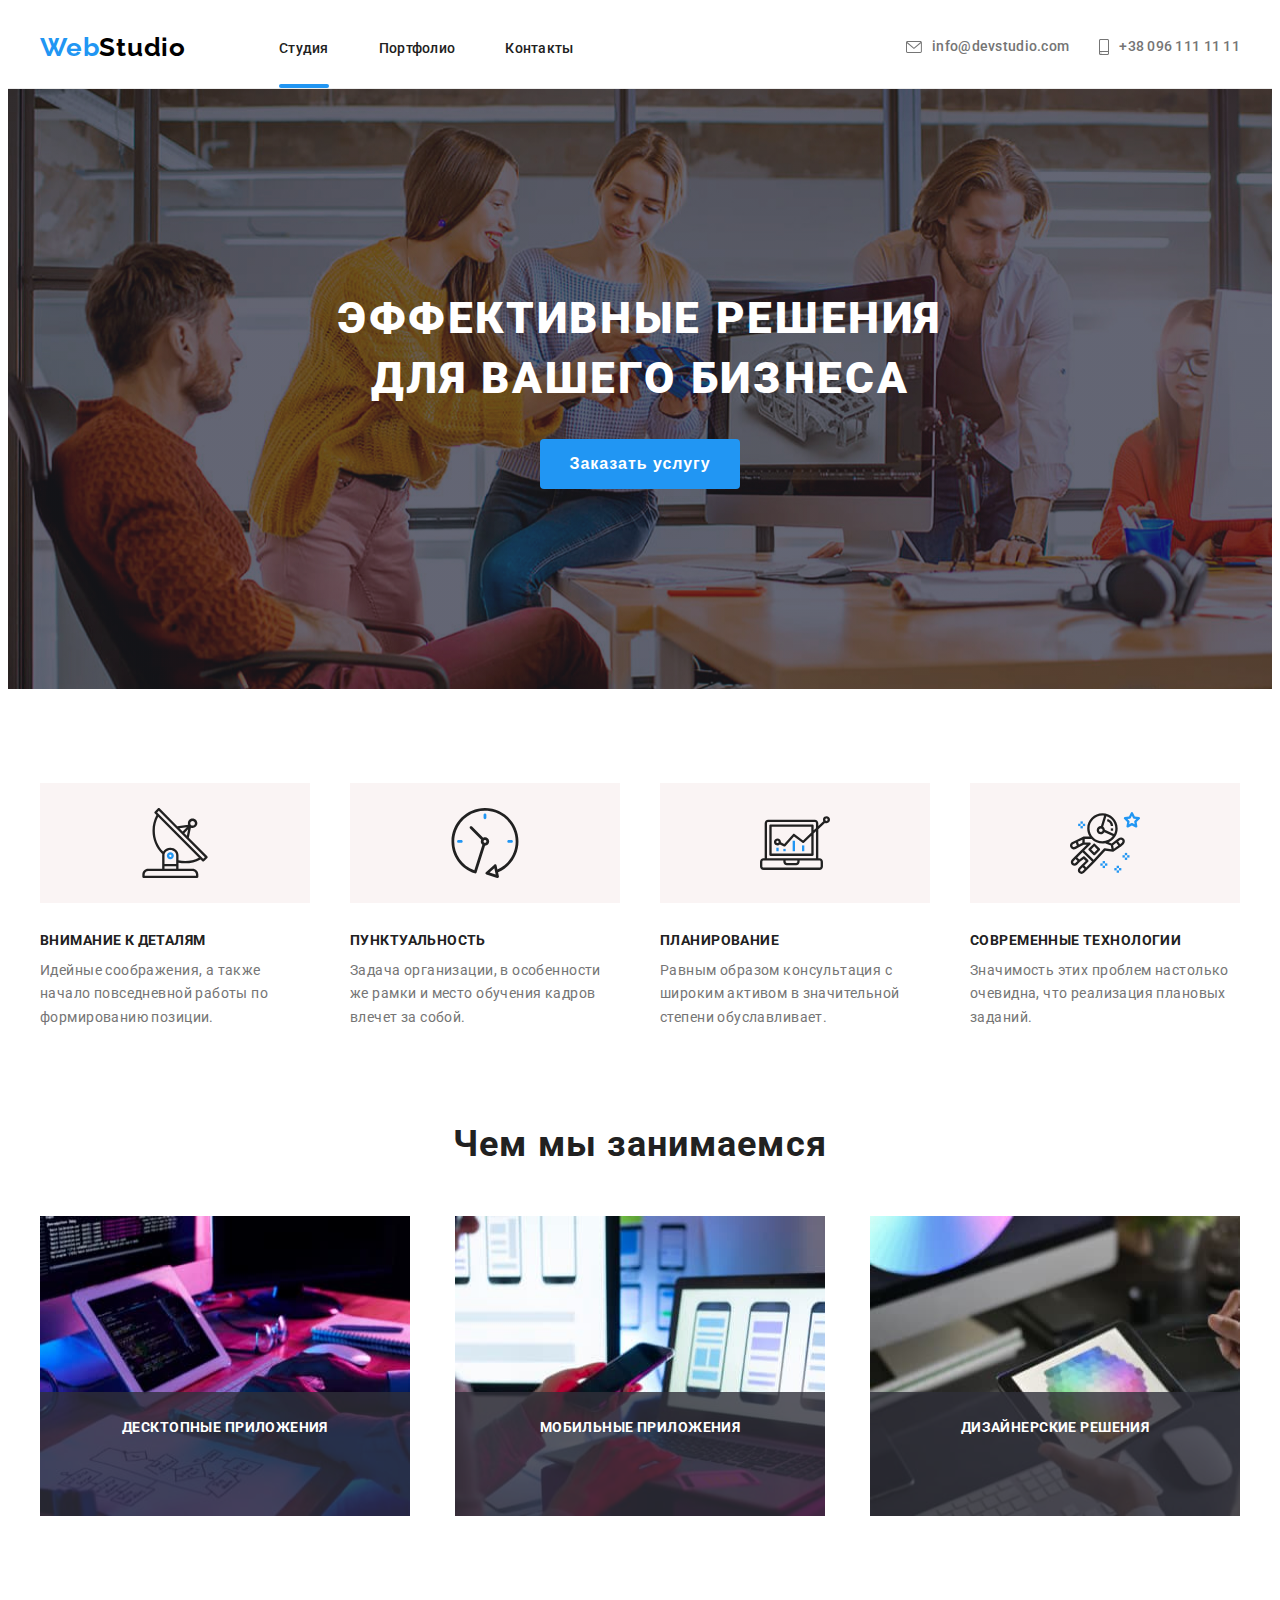
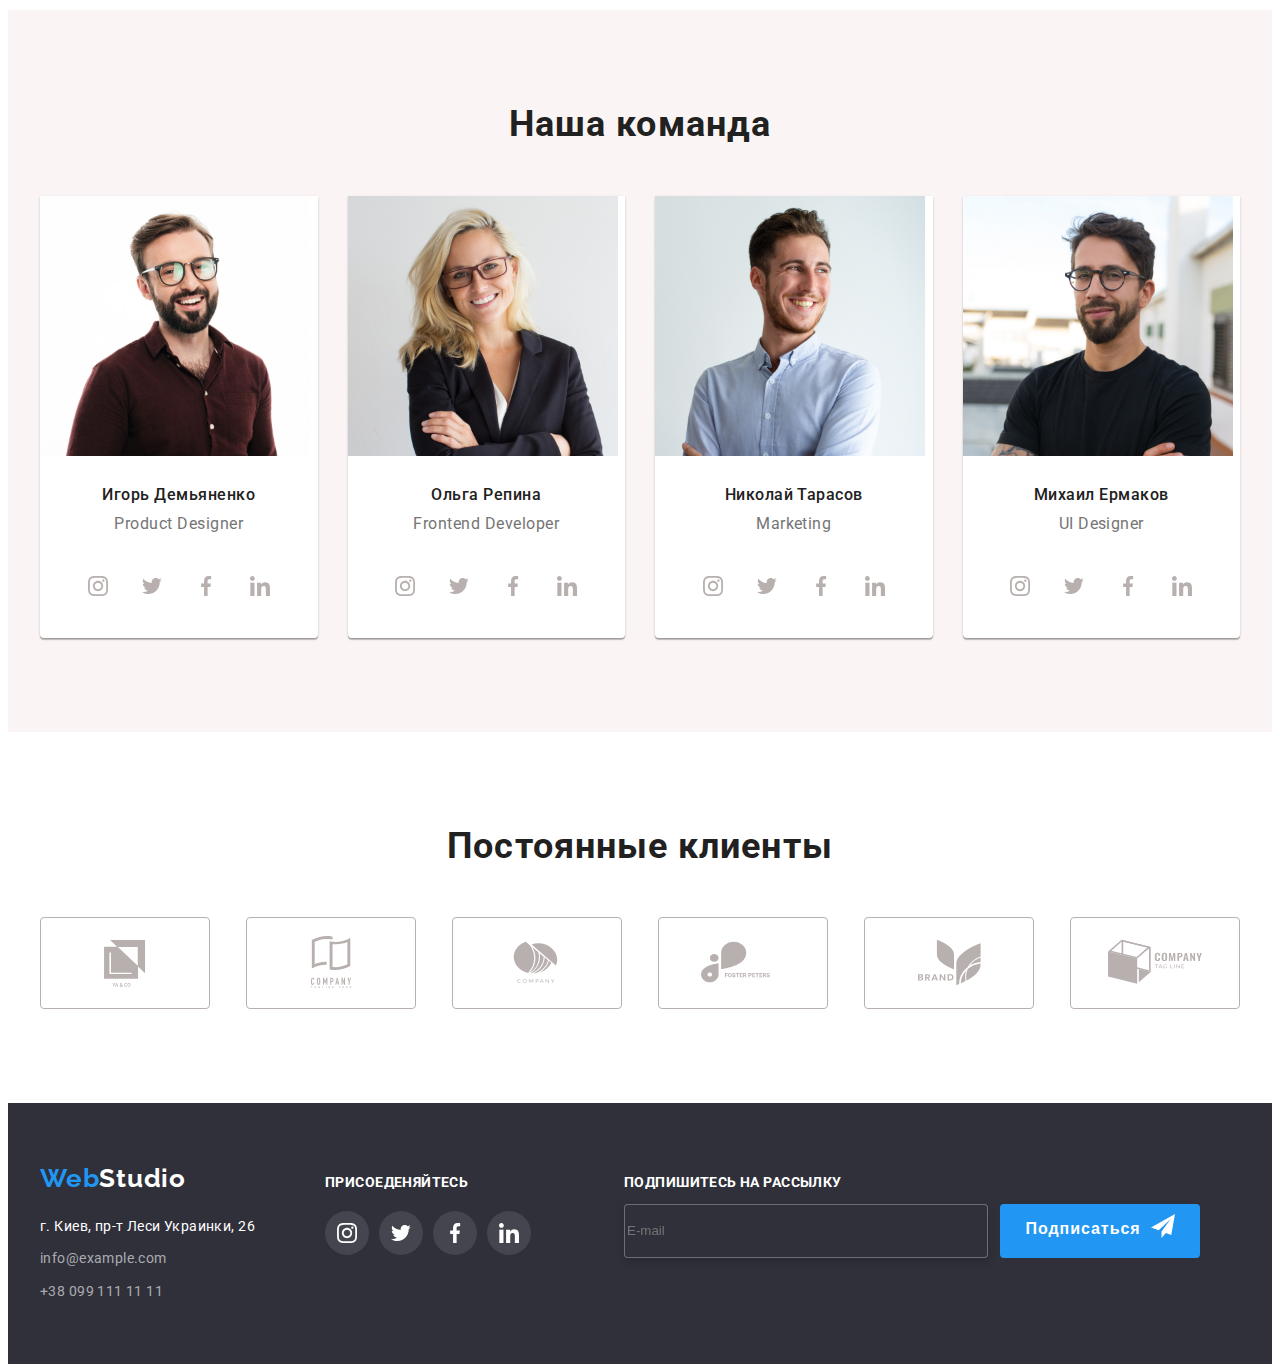
==== commit 090aa484: "back" ====
--- a/index.html
+++ b/index.html
@@ -329,7 +329,7 @@
         </div>
       </section>
 
-      <!----------------------------------- Regular customers ---------------------->
+      <!-- Regular customers -->
 
       <section class="section">
         <div class="container">
@@ -382,7 +382,7 @@
       </section>
     </main>
 
-    <!------------------------------Footer section------------------------->
+    <!--Footer section-->
     <footer class="footer-section">
       <div class="footer-section-container container">
         <div class="footer-address-container">
@@ -408,7 +408,7 @@
           </ul>
         </div>
         <div class="footer-social-container">
-          <!-------------------------------Joinsection-->
+          <!--Joinsection-->
           <h2 class="social-title">Присоеденяйтесь</h2>
           <ul class="social-list list">
             <li class="join-social-item">
@@ -442,22 +442,24 @@
           </ul>
         </div>
         <div class="e-mail-container">
-          <form action="#">
-            <h2 class="e-mail-section-title">Подпишитесь на рассылку</h2>
-            <label for="">
-              <input type="mail" class="footer-form-input" placeholder="E-mail" />
-            </label>
-            <button type="submit" class="footer-form-btn">
-              <p>Подписаться</p>
-              <svg class="e-mail-section-icon">
-                <use href="../images/sprite.svg#icon-send"></use>
-              </svg>
-            </button>
+          <h2 class="e-mail-section-title">Подпишитесь на рассылку</h2>
+          <form action="#" class="e-mail-form">
+            <div class="e-mail-form-wrapper">
+              <label>
+                <input type="email" class="footer-form-input" placeholder="E-mail" />
+              </label>
+              <button type="submit" class="footer-form-btn">
+                Подписаться
+                <svg class="e-mail-section-icon">
+                  <use href="../images/sprite.svg#icon-send"></use>
+                </svg>
+              </button>
+            </div>
           </form>
         </div>
       </div>
     </footer>
-    <!--------------------MODAL SECTION--------------------------->
+    <!--MODAL SECTION-->
     <div class="backdrop is-hidden" data-modal>
       <div class="modal">
         <button type="button" class="modal-close-btn" data-modal-close>
@@ -495,7 +497,7 @@
           <label class="modal-form-field">
             Почта
             <span class="modal-form-input-wrapper">
-              <input type="mail" name="user-mail" class="modal-form-input" required />
+              <input type="email" name="user-mail" class="modal-form-input" required />
               <svg class="modal-form-icon">
                 <use href="./images/sprite.svg#icon-mail-form"></use>
               </svg>
--- a/css/styles.css
+++ b/css/styles.css
@@ -541,9 +541,16 @@
   margin-right: 12px;
 }
 
+.e-mail-form-wrapper {
+  display: flex;
+}
+
 .footer-form-btn {
+  display: flex;
+  justify-content: center;
   width: 200px;
-  height: 50px;
+  padding-top: 10px;
+  padding-bottom: 10px;
   border-radius: 4px;
   font-weight: 700;
   font-size: 16px;
@@ -556,10 +563,16 @@
   transition: background-color 250ms cubic-bezier(0.4, 0, 0.2, 1);
 }
 
+.footer-form-btn:hover,
+.footer-form-btn:focus {
+  background-color: #188ce8;
+  color: var(--accent-color4);
+}
+
 .e-mail-section-icon {
-  position: absolute;
   width: 24px;
   height: 24px;
+  margin-left: 10px;
 }
 
 /*text-color*/
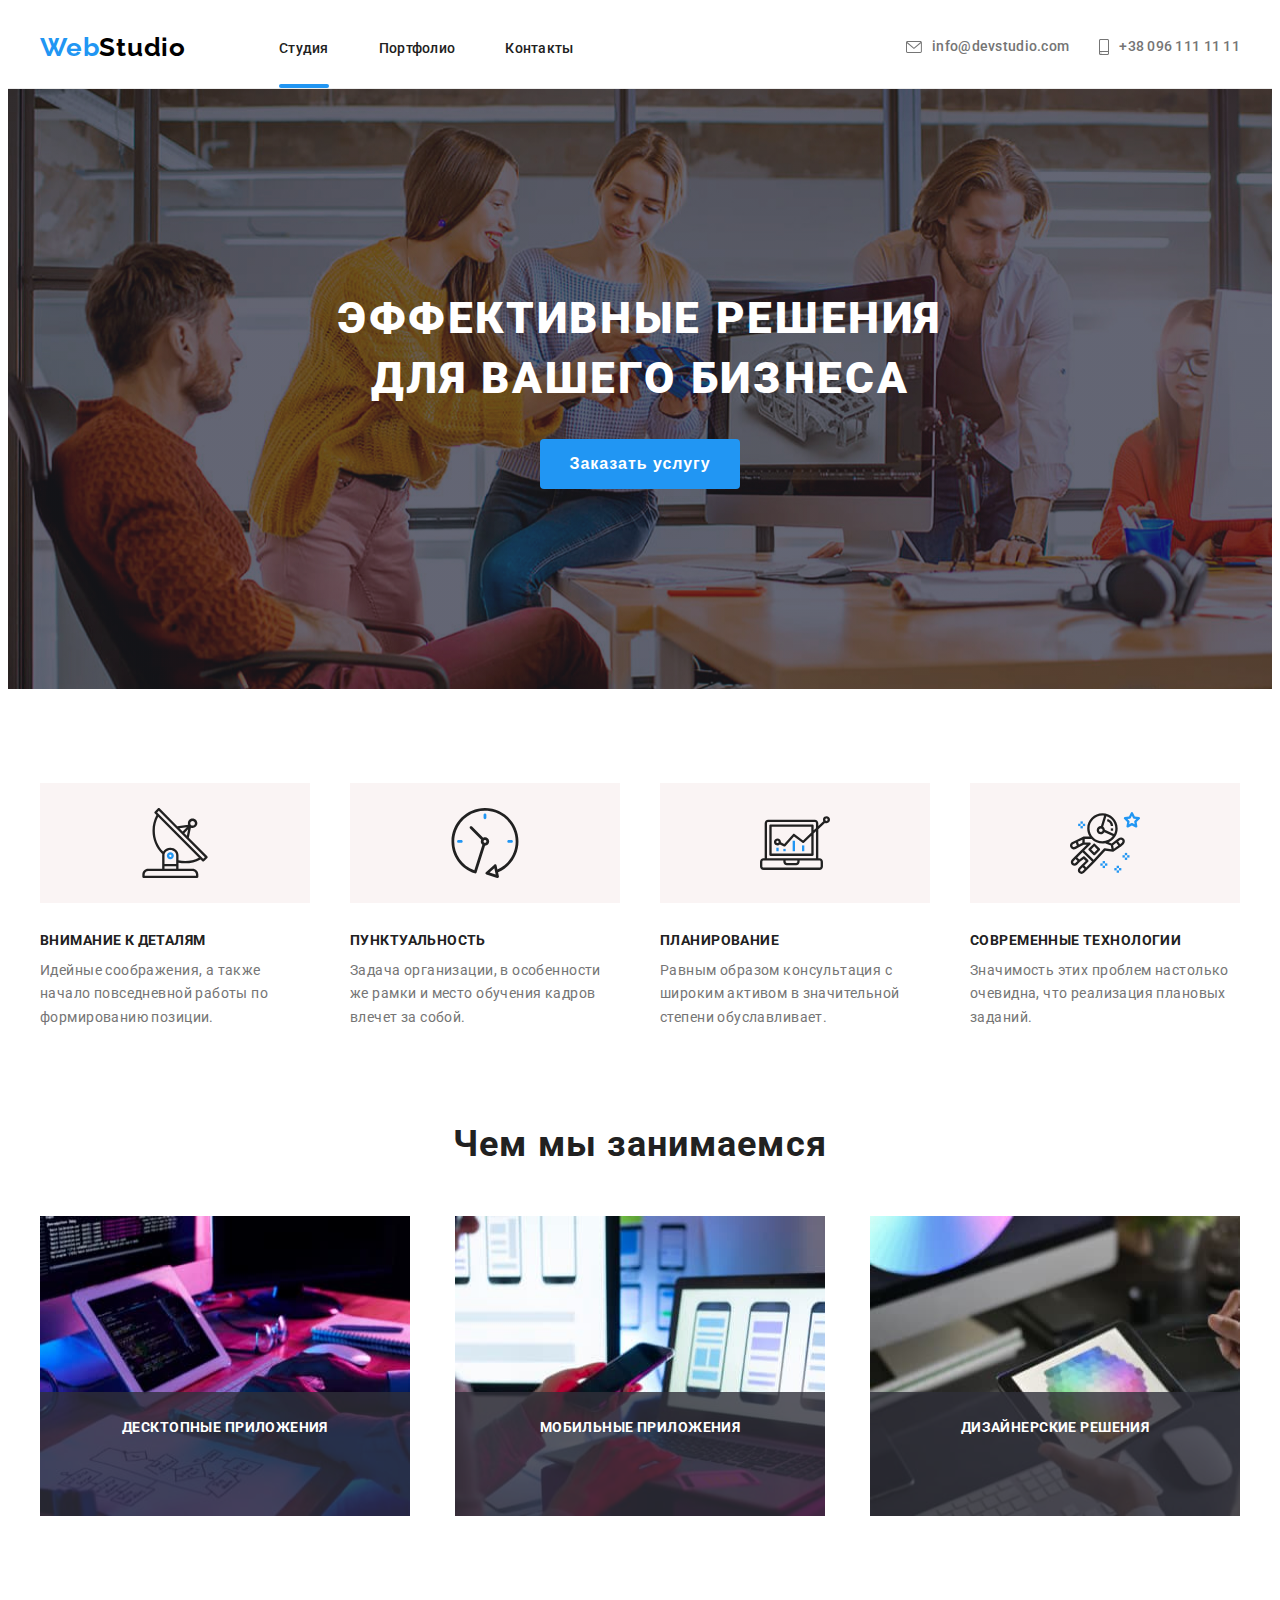
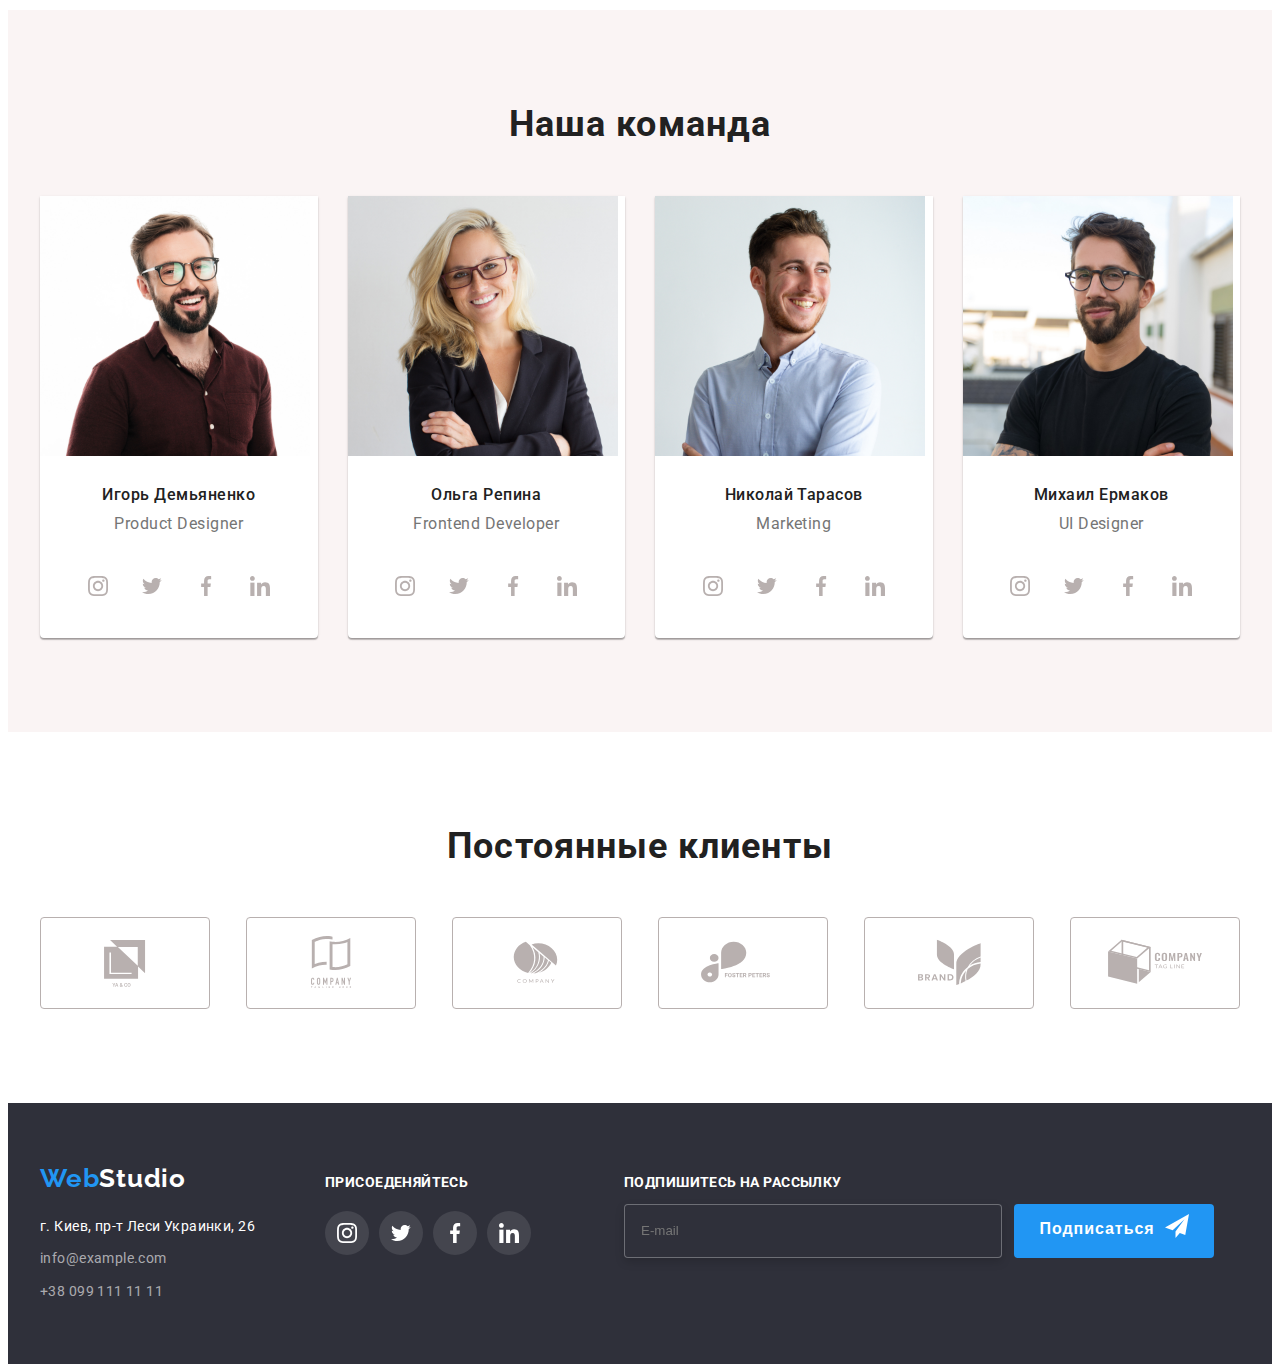
==== commit b5b3906f: "11" ====
--- a/index.html
+++ b/index.html
@@ -127,40 +127,41 @@
         <div class="container">
           <h2 class="heading2-title">Чем мы занимаемся</h2>
           <ul class="about-section-list list">
-            <div class="about-section-wrapper">
-              <li>
+            <li>
+              <div class="about-section-wrapper">
                 <img
                   src="./images/about/img.jpg"
                   alt="разработчик пишет код"
                   width="370"
                   height="300"
                 />
-              </li>
-              <p class="about-section-subtitle">Десктопные приложения</p>
-            </div>
-            <div class="about-section-wrapper">
-              <li>
+                <p class="about-section-subtitle">Десктопные приложения</p>
+              </div>
+            </li>
+
+            <li>
+              <div class="about-section-wrapper">
                 <img
                   src="./images/about/img-1.jpg"
                   alt="разработчик пишет приложение для смартфона"
                   width="370"
                   height="300"
                 />
-              </li>
-
-              <p class="about-section-subtitle">Мобильные приложения</p>
-            </div>
-            <div class="about-section-wrapper">
-              <li>
+                <p class="about-section-subtitle">Мобильные приложения</p>
+              </div>
+            </li>
+
+            <li>
+              <div class="about-section-wrapper">
                 <img
                   src="./images/about/img-2.jpg"
                   alt="дизайнер рисует"
                   width="370"
                   height="300"
                 />
-              </li>
-              <p class="about-section-subtitle">Дизайнерские решения</p>
-            </div>
+                <p class="about-section-subtitle">Дизайнерские решения</p>
+              </div>
+            </li>
           </ul>
         </div>
       </section>
@@ -446,7 +447,12 @@
           <form action="#" class="e-mail-form">
             <div class="e-mail-form-wrapper">
               <label>
-                <input type="email" class="footer-form-input" placeholder="E-mail" />
+                <input
+                  type="email"
+                  name="user-mail"
+                  class="footer-form-input"
+                  placeholder="E-mail"
+                />
               </label>
               <button type="submit" class="footer-form-btn">
                 Подписаться
--- a/css/styles.css
+++ b/css/styles.css
@@ -6,7 +6,7 @@
   --hover-color: #2196f3;
   --title-color: #212121;
   --subtitle-color: #757575;
-  --hero-button-color: #188ce8;
+  --button-color: #188ce8;
   --background-color: #faf4f4;
   --background-footer: #2f303a;
   --team-list-background-color: #ffffff;
@@ -212,7 +212,7 @@
 
 .hero-section-button:hover,
 .hero-section-button:focus {
-  background-color: #188ce8;
+  background-color: var(--button-color);
   color: var(--accent-color4);
 }
 
@@ -525,7 +525,7 @@
   line-height: 1.14px;
   letter-spacing: 0.03em;
   text-transform: uppercase;
-  color: #ffffff;
+  color: var(--accent-color4);
   margin-bottom: 20px;
 }
 
@@ -539,6 +539,11 @@
   border-radius: 4px;
   outline: none;
   margin-right: 12px;
+  padding-left: 16px;
+}
+
+.footer-form-input:focus {
+  border-color: var(--hover-color);
 }
 
 .e-mail-form-wrapper {
@@ -565,7 +570,7 @@
 
 .footer-form-btn:hover,
 .footer-form-btn:focus {
-  background-color: #188ce8;
+  background-color: var(--button-color);
   color: var(--accent-color4);
 }
 
@@ -807,12 +812,12 @@
 }
 
 .modal-form-input:focus {
-  border-color: #188ce8;
+  border-color: var(--hover-color);
   outline: none;
 }
 
 .modal-form-input:focus + .modal-form-icon {
-  fill: #188ce8;
+  fill: var(--hover-color);
 }
 
 .modal-form-massage {
@@ -826,7 +831,7 @@
 }
 
 .modal-form-massage:focus {
-  border-color: #188ce8;
+  border-color: var(--hover-color);
   outline: none;
 }
 
@@ -886,6 +891,6 @@
 
 .modal-form-btn:hover,
 .modal-form-btn:focus {
-  background-color: #188ce8;
-  color: var(--accent-color4);
-}
+  background-color: var(--button-color);
+  color: var(--accent-color4);
+}
